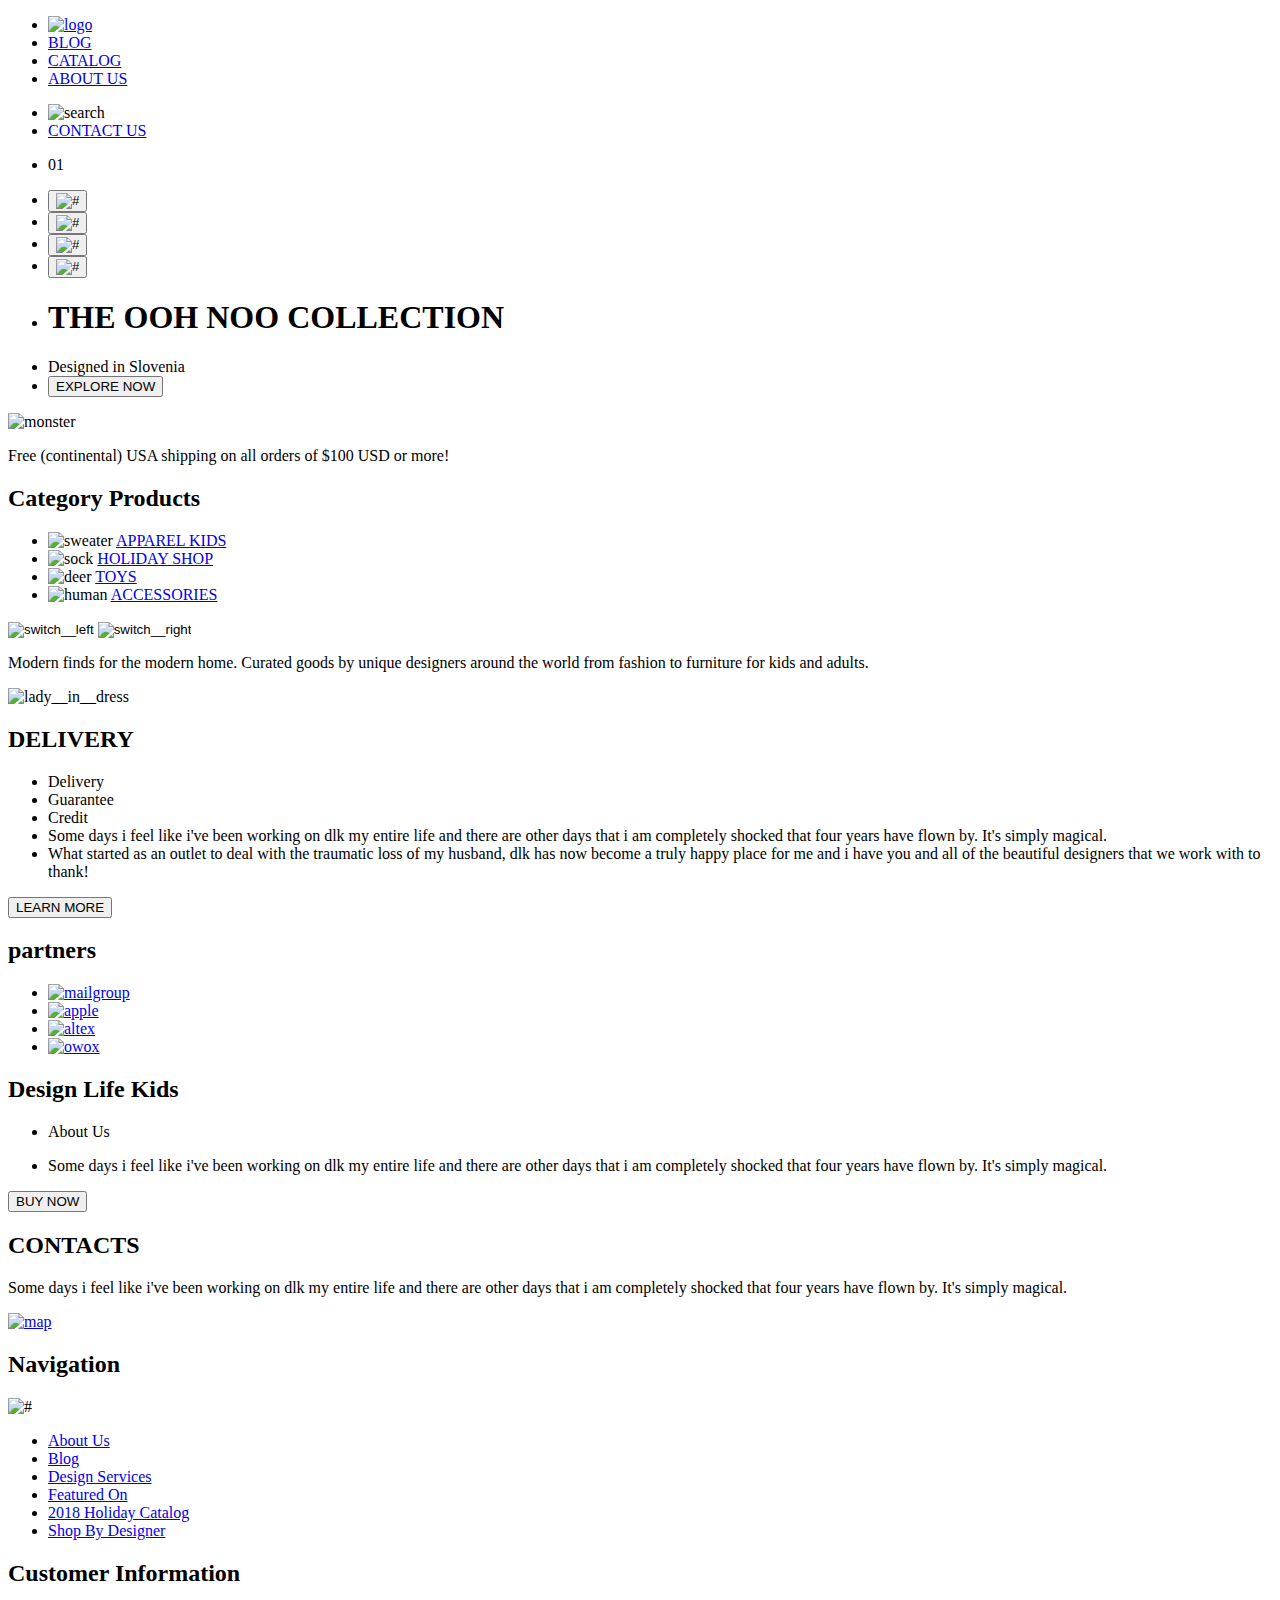
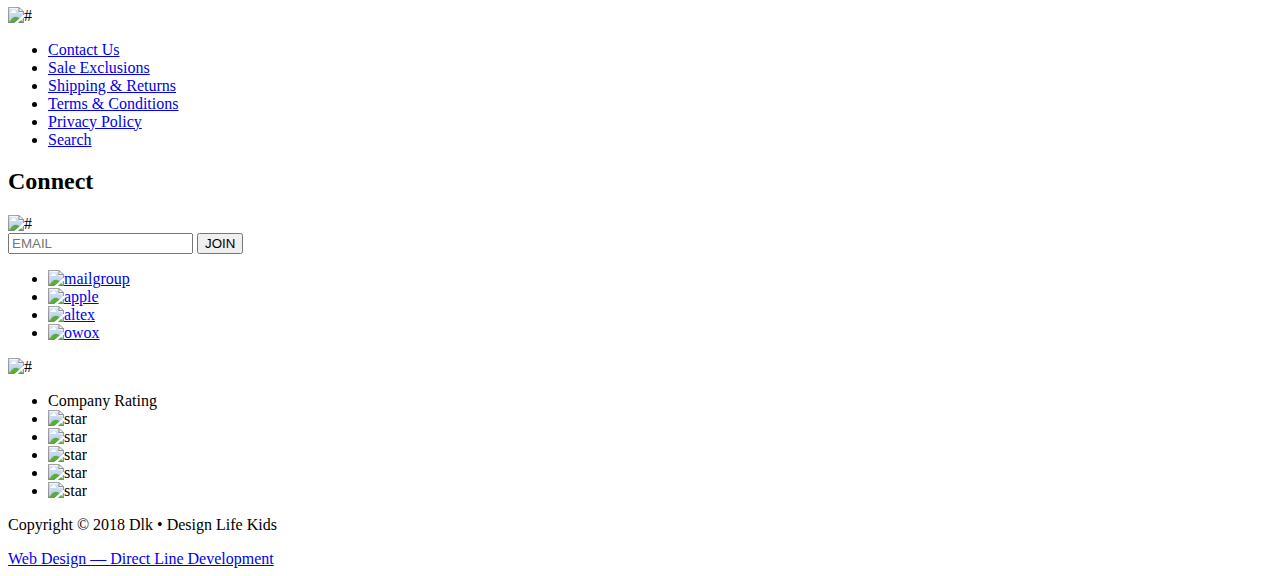
==== index.html @ 3d3d0a58 "ДЗ сделал" ====
<!DOCTYPE html>
<html lang="en">
<head>
    <meta charset="UTF-8">
    <!-- <link rel="stylesheet" href="style/style.css"> -->
    <meta http-equiv="X-UA-Compatible" content="IE=edge">
    <meta name="viewport" content="width=device-width, initial-scale=1.0">
    <title>Main</title>
</head>
<body>

    <!-- HEADER -->
    <header class="nav">
        <ul class="nav__list">
            <li class="nav__list-item">
                <a class="nav__list-link" href="index.html">
                    <img class="nav__list-img" src="img/logo.png" alt="logo">
                </a>
            </li>
            <li class="nav__list-item">
                <a class="nav__list-link" href="index.html">BLOG</a>
            </li>
            <li class="nav__list-item">
                <a class="nav__list-link" href="index.html">CATALOG</a>
            </li>
            <li class="nav__list-item">
                <a class="nav__list-link" href="index.html">ABOUT US</a>
            </li>
        </ul>
        <ul class="nav__list-contact_us">
            <li class="nav__list-item">
                <img class="nav__list-img" src="img/search.png" alt="search">
            </li>
            <li class="nav__list-item">
                <a class="nav__list-link" href="index.html">CONTACT US</a>
            </li>
        </ul>
    </header>

    <!-- MAIN -->

        <!-- BANNER -->
    <main class="main">
        <section class="main__banner">
            <div class="main__container-switch">
                <ul class="banner__list">
                    <li class="banner__list-item">
                        <p>01</p>
                    </li>
                    <li class="banner__list-item">
                        <button class="banner__list-button" type="button">
                            <img src="img/Rectangle1.png" alt="#">
                        </button>
                    </li>
                    <li class="banner__list-item">
                        <button class="banner__list-button" type="button">
                            <img src="img/Rectangle.png" alt="#">
                        </button>
                    </li>
                    <li class="banner__list-item">
                        <button class="banner__list-button" type="button">
                            <img src="img/Rectangle.png" alt="#">
                        </button>
                    </li>
                    <li class="banner__list-item">
                        <button class="banner__list-button" type="button">
                            <img src="img/Rectangle.png" alt="#">
                        </button>
                    </li>
                </ul>
            </div>

            <div class="banner__title">
                <ul class="banner__list-title">
                    <li class="banner__list-item">
                        <h1 class="banner__list-text">THE OOH NOO COLLECTION</h1>
                    </li>
                    <li class="banner__list-item">
                        Designed in Slovenia
                    </li>
                    <li class="banner__list-item">
                        <button class="banner__list-button" type="button">EXPLORE NOW</button>
                    </li>
                </ul>
            </div>
            <img class="banner__img" src="img/main.png" alt="monster">

            <!-- BANNER DELIVERY -->
            <div class="banner__delivery">
                <p>Free (continental) USA shipping on all orders of $100 USD or more!</p>
            </div>
        </section>

         <!-- Category Products -->
         <section class="product">
            <h2 class="product__title">
                Category Products
            </h2>
            <ul class="product__list">
                <li class="product__list-item">
                    <img class="product__list-img" src="img/product1.png" alt="sweater">
                    <a class="product__list-link" href="#">APPAREL KIDS</a>
                </li>
                <li class="product__list-item">
                    <img class="product__list-img" src="img/product2.png" alt="sock">
                    <a class="product__list-link" href="#">HOLIDAY SHOP</a>
                </li>
                <li class="product__list-item">
                    <img class="product__list-img" src="img/product3.png" alt="deer">
                    <a class="product__list-link" href="#">TOYS</a>
                </li>
                <li class="product__list-item">
                    <img class="product__list-img" src="img/product4.png" alt="human">
                    <a class="product__list-link" href="#">ACCESSORIES</a>
                </li>
            </ul>

            <!-- PRODUCT SWITCH -->
            <div class="product__switch">
                <input class="product__switch-button" type="image" src="img/ar_left.png" alt="switch__left">
                <input class="product__switch-button" type="image" src="img/ar_right.png" alt="switch__right">
                <p class="product__switch-text">
                    Modern finds for the modern home. Curated goods by unique designers around the 
                    world from fashion to furniture for kids and adults.
                </p>
            </div>
         </section>

         <!-- DELIVERY IMG
         <section class="delivery__img">
            <img src="img/lady_id_dress.svg">
         </section>  -->

         <section class="delivery__article">
            <div class="delivery__img">
                <img src="img/lady_id_dress.svg" alt="lady__in__dress">
            </div>
            <h2 class="delivery__title">DELIVERY</h2>
            <ul class="delivery__list">
                <li class="delivery__list-item-active">
                    Delivery
                </li>
                <li class="delivery__list-item">
                    Guarantee
                </li>
                <li class="delivery__list-item">
                    Credit
                </li>
                <li class="delivery__list-item">
                    Some days i feel like i've been working on dlk my entire life and there are other 
                    days that i am completely shocked that four years have flown by. It's simply magical.
                </li>
                <li class="delivery__list-item">
                    What started as an outlet to deal  with the traumatic loss of my husband, dlk has now 
                    become a truly happy place for me and i have you and all of the beautiful designers 
                    that we work with to thank!
                </li>
            </ul>
                <button class="delivery__button" type="button">
                    LEARN MORE
                </button>
         </section>

         <!-- PARTNERS -->
         <section class="partners">
            <h2 class="partners__title">partners</h2>
            <ul class="partners__list">
                <li class="partners__list-item">
                    <a class="partners__list-link" href="https://news.mail.ru/">
                        <img class="partners__list-img" src="img/mailgroup.png" alt="mailgroup">
                    </a>
                </li>
                <li class="partners__list-item">
                    <a class="partners__list-link" href="https://www.apple.com/">
                        <img class="partners__list-img" src="img/apple.png" alt="apple">
                    </a>
                </li>
                <li class="partners__list-item">
                    <a class="partners__list-link" href="https://altex.ro/">
                        <img class="partners__list-img" src="img/altex.png" alt="altex">
                    </a>
                </li>
                <li class="partners__list-item">
                    <a class="partners__list-link" href="https://www.owox.com/">
                        <img class="partners__list-img" src="img/owox.png" alt="owox">
                    </a>
                </li>
            </ul>
         </section>

         <!-- ABOUT US -->
         <section class="about_us">
            <h2 class="about_us__title">Design Life Kids</h2>
            <ul class="about_us__list">
                <li class="about_us__list-item">
                    <p class="about_us__list-title">About Us</p>
                </li>
                <li class="about_us__list-item">
                    Some days i feel like i've been working on dlk my entire life and there are other days 
                    that i am completely shocked that four years have flown by. It's simply magical.  
                </li>
            </ul>
                <button class="abous_us__button" type="button">
                    BUY NOW
                </button>

            <!-- CONTACTS -->
            <div class="contacts">
                <h2 class="contacts__title">
                    CONTACTS
                </h2>
                <p class="contacts__text">
                    Some days i feel like i've been working on dlk my entire life and there are other days 
                    that i am completely shocked that four years have flown by. It's simply magical.
                </p>
                <a href="https://yandex.ru/maps/-/CCU7mXVG0D">
                    <img class="contacts__img" src="img/map.png" alt="map">
                </a>
            </div>
         </section>
    </main>

    <!-- footer -->
    <section class="footer_nav">
        <h2 class="footer_nav__title">Navigation</h2>
        <img class="footer_nav__img" src="img/line.png" alt="#">
        <ul class="footer_nav__list">
            <li class="footer_nav__list-item">
                <a class="footer_nav__list-link" href="index.html">
                    About Us
                </a>
            </li>
            <li class="footer_nav__list-item">
                <a class="footer_nav__list-link" href="index.html">
                    Blog
                </a>
            </li>
            <li class="footer_nav__list-item">
                <a class="footer_nav__list-link" href="index.html">
                    Design Services
                </a>
            </li>
            <li class="footer_nav__list-item">
                <a class="footer_nav__list-link" href="index.html">
                    Featured On
                </a>
            </li>
            <li class="footer_nav__list-item">
                <a class="footer_nav__list-link" href="index.html">
                    2018 Holiday Catalog
                </a>
            </li>
            <li class="footer_nav__list-item">
                <a class="footer_nav__list-link" href="index.html">
                    Shop By Designer
                </a>
            </li>
        </ul>
    </section>

    <section class="footer_info">
        <h2 class="footer_info__title">Customer Information</h2>
        <img class="footer_info__img" src="img/line.png" alt="#">
        <ul class="footer_info__list">
            <li class="footer_info__list-item">
                <a class="footer_info__list-link" href="index.html">
                    Contact Us
                </a>
            </li>
            <li class="footer_info__list-item">
                <a class="footer_info__list-link" href="index.html">
                    Sale Exclusions
                </a>
            </li>
            <li class="footer_info__list-item">
                <a class="footer_info__list-link" href="index.html">
                    Shipping & Returns
                </a>
            </li>
            <li class="footer_info__list-item">
                <a class="footer_info__list-link" href="index.html">
                    Terms & Conditions
                </a>
            </li>
            <li class="footer_info__list-item">
                <a class="footer_info__list-link" href="index.html">
                    Privacy Policy
                </a>
            </li>
            <li class="footer_info__list-item">
                <a class="footer_info__list-link" href="index.html">
                    Search
                </a>
            </li>
        </ul>

    <div class="footer_connect">

        <h2 class="footer_connect__title">
            Connect
        </h2>

        <img class="footer_connect__img" src="img/line.png" alt="#">

        <form>
            <input type="email" placeholder="EMAIL">
            <input type="button" value="JOIN">
        </form>

        <ul class="social_icon">
            <li class="social_icon__list">
                <a class="social_icon__list-item" href="https://news.mail.ru/">
                    <img class="social_icon__img" src="img/f.png" alt="mailgroup">
                </a>
            </li>
            <li class="social_icon__list">
                <a class="social_icon__list-item" href="https://www.apple.com/">
                    <img class="social_icon__img" src="img/t.png" alt="apple">
                </a>
            </li>
            <li class="social_icon__list">
                <a class="social_icon__list-item" href="https://altex.ro/">
                    <img class="social_icon__img" src="img/p.png" alt="altex">
                </a>
            </li>
            <li class="social_icon__list">
                <a class="social_icon__list-item" href="https://www.owox.com/">
                    <img class="social_icon__img" src="img/i.png" alt="owox">
                </a>
            </li>
        </ul>
    </div>

    <img src="img/long_line.png" alt="#">

    <div class="footer_rating">
        <ul class="footer_rating__list">
            <li class="footer_rating__list_item">
                Company Rating
            </li>
            <li class="footer_rating__list_item">
                <img src="img/star.png" alt="star">
            </li>
            <li class="footer_rating__list_item">
                <img src="img/star.png" alt="star">
            </li>
            <li class="footer_rating__list_item">
                <img src="img/star.png" alt="star">
            </li>
            <li class="footer_rating__list_item">
                <img src="img/star.png" alt="star">
            </li>
            <li class="footer_rating__list_item">
                <img src="img/star.png" alt="star">
            </li>
        </ul>

        <p class="footer_rating__title">
            Copyright © 2018 Dlk • Design Life Kids
        </p>

        <a class="footer_rating__link" href="index.html">Web Design — Direct Line Development</a>
    </div>
</section>

</body>
</html>
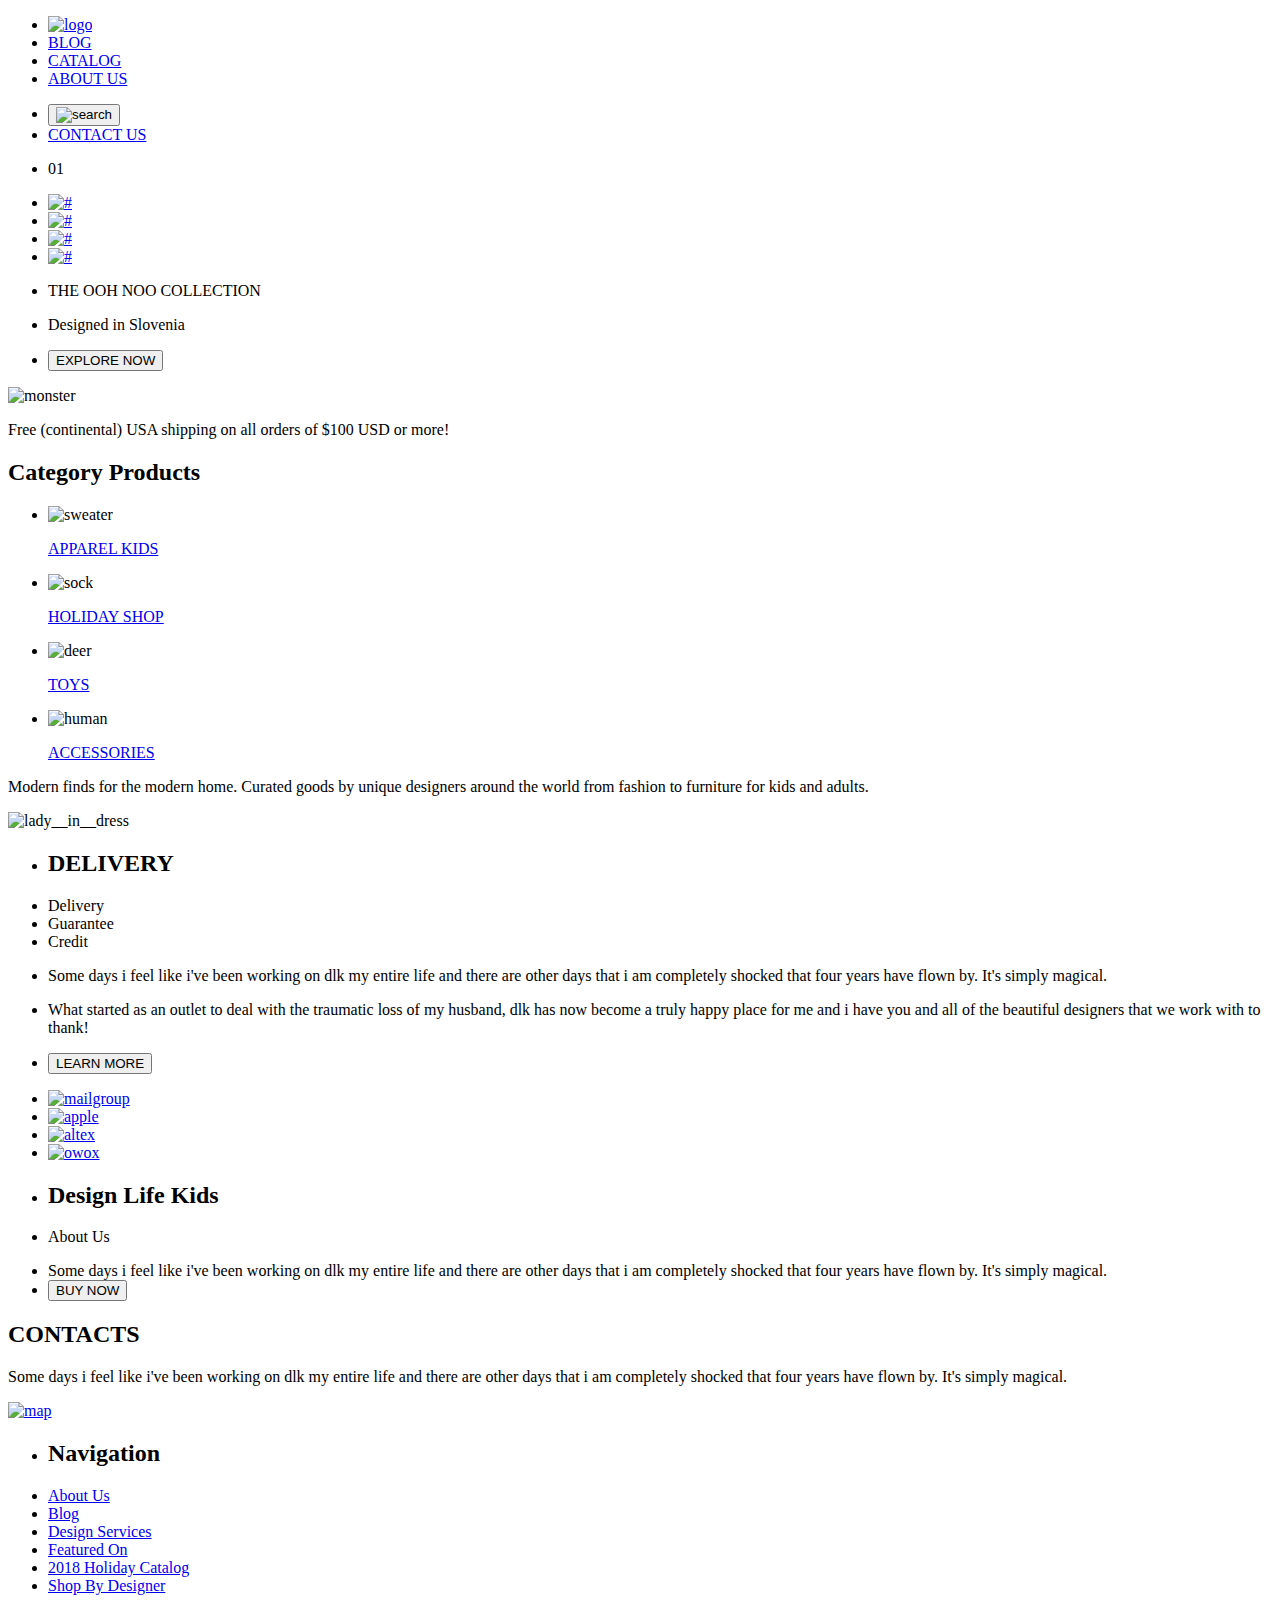
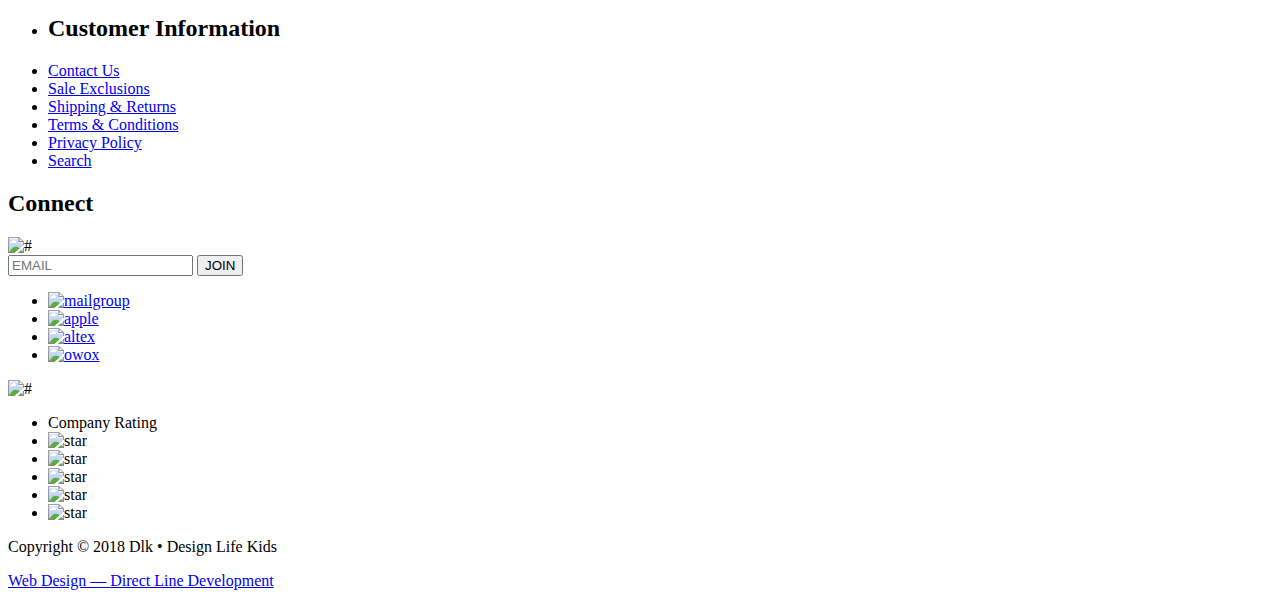
==== commit ff0576aa: "Странички на HTML и стили" ====
--- a/index.html
+++ b/index.html
@@ -1,169 +1,181 @@
-<!DOCTYPE html>
+<!DOCTYPE HTML>
 <html lang="en">
 <head>
     <meta charset="UTF-8">
-    <!-- <link rel="stylesheet" href="style/style.css"> -->
+    <link rel="stylesheet" href="style/style.css">
+    <link rel="stylesheet" href="style/common.css">
     <meta http-equiv="X-UA-Compatible" content="IE=edge">
     <meta name="viewport" content="width=device-width, initial-scale=1.0">
     <title>Main</title>
 </head>
 <body>
 
-    <!-- HEADER -->
-    <header class="nav">
-        <ul class="nav__list">
-            <li class="nav__list-item">
-                <a class="nav__list-link" href="index.html">
-                    <img class="nav__list-img" src="img/logo.png" alt="logo">
+<!-- HEADER -->
+    <header class="header__container container">
+        <ul class="header__list-one">
+            <li class="header__list-item--one">
+                <a href="index.html">
+                    <img src="img/logo.png" alt="logo" class="logo">
                 </a>
             </li>
-            <li class="nav__list-item">
-                <a class="nav__list-link" href="index.html">BLOG</a>
-            </li>
-            <li class="nav__list-item">
-                <a class="nav__list-link" href="index.html">CATALOG</a>
-            </li>
-            <li class="nav__list-item">
-                <a class="nav__list-link" href="index.html">ABOUT US</a>
+            <li class="header__list-item--one">
+                <a href="blog.html" class="header__list-link">BLOG</a>
+            </li>
+            <li class="header__list-item--one">
+                <a href="catalog.html" class="header__list-link">CATALOG</a>
+            </li>
+            <li class="header__list-item--one">
+                <a href="about.html" class="header__list-link">ABOUT US</a>
             </li>
         </ul>
-        <ul class="nav__list-contact_us">
-            <li class="nav__list-item">
-                <img class="nav__list-img" src="img/search.png" alt="search">
-            </li>
-            <li class="nav__list-item">
-                <a class="nav__list-link" href="index.html">CONTACT US</a>
+        <ul class="header__list-two">
+            <li class="header__list-item--two">
+                <button type="button" class="header__button">
+                    <img src="img/search.svg" alt="search" class="search">
+                </button>
+            </li>
+            <li class="header__list-item--two">
+                <a href="contact" class="header__list-link">CONTACT US</a>
             </li>
         </ul>
     </header>
 
-    <!-- MAIN -->
-
-        <!-- BANNER -->
+<!-- MAIN -->
     <main class="main">
-        <section class="main__banner">
-            <div class="main__container-switch">
+
+<!--BANNER-->
+        <section class="banner container">
+            <div class="banner__container-one">
                 <ul class="banner__list">
                     <li class="banner__list-item">
-                        <p>01</p>
-                    </li>
-                    <li class="banner__list-item">
-                        <button class="banner__list-button" type="button">
-                            <img src="img/Rectangle1.png" alt="#">
-                        </button>
-                    </li>
-                    <li class="banner__list-item">
-                        <button class="banner__list-button" type="button">
-                            <img src="img/Rectangle.png" alt="#">
-                        </button>
-                    </li>
-                    <li class="banner__list-item">
-                        <button class="banner__list-button" type="button">
-                            <img src="img/Rectangle.png" alt="#">
-                        </button>
-                    </li>
-                    <li class="banner__list-item">
-                        <button class="banner__list-button" type="button">
-                            <img src="img/Rectangle.png" alt="#">
-                        </button>
-                    </li>
-                </ul>
-            </div>
-
-            <div class="banner__title">
-                <ul class="banner__list-title">
-                    <li class="banner__list-item">
-                        <h1 class="banner__list-text">THE OOH NOO COLLECTION</h1>
-                    </li>
-                    <li class="banner__list-item">
-                        Designed in Slovenia
-                    </li>
-                    <li class="banner__list-item">
-                        <button class="banner__list-button" type="button">EXPLORE NOW</button>
-                    </li>
-                </ul>
-            </div>
-            <img class="banner__img" src="img/main.png" alt="monster">
-
-            <!-- BANNER DELIVERY -->
-            <div class="banner__delivery">
-                <p>Free (continental) USA shipping on all orders of $100 USD or more!</p>
-            </div>
+                        <p class="banner__one">01</p>
+                    </li>
+                    <li class="banner__list-item">
+                        <a href="#" class="banner__switch-main">
+                            <img src="img/Rectangle1.png" alt="#" class="rectangle__main">
+                        </a>
+                    </li>
+                    <li class="banner__list-item">
+                        <a href="#" class="banner__switch-link">
+                            <img src="img/Rectangle.png" alt="#" class="rectangle">
+                        </a>
+                    </li>
+                    <li class="banner__list-item">
+                        <a href="#" class="banner__switch-link">
+                            <img src="img/Rectangle.png" alt="#" class="rectangle">
+                        </a>
+                    </li>
+                    <li class="banner__list-item">
+                        <a href="#" class="banner__switch-link">
+                            <img src="img/Rectangle.png" alt="#" class="rectangle">
+                        </a>
+                    </li>
+                </ul>
+            </div>
+
+            <div class="banner__container-two">
+                <ul class="banner__container-two--list">
+                    <li class="banner__two-list-item">
+                        <p class="banner__title">
+                            THE OOH NOO COLLECTION
+                        </p>
+                    </li>
+                    <li class="banner__two-list-item">
+                        <p class="banner__content">
+                            Designed in Slovenia
+                        </p>
+                    </li>
+                    <li class="banner__two-list-item">
+                            <button type="button" class="banner__button">
+                                EXPLORE NOW
+                            </button>
+                    </li>
+                </ul>
+            </div>
+                <img src="img/main.png" alt="monster" class="banner__img">
         </section>
 
-         <!-- Category Products -->
-         <section class="product">
+        <div class="banner__footer container__banner">
+            <p class="banner__footer-content">Free (continental) USA shipping on all orders of $100 USD or more!</p>
+        </div>
+      
+
+         <!-- PRODUCTS -->
+         <section class="product__container container">
             <h2 class="product__title">
                 Category Products
             </h2>
             <ul class="product__list">
-                <li class="product__list-item">
+                <li class="product__list-item--one">
                     <img class="product__list-img" src="img/product1.png" alt="sweater">
-                    <a class="product__list-link" href="#">APPAREL KIDS</a>
-                </li>
-                <li class="product__list-item">
+                    <a class="product__list-link" href="catalog.html">
+                        <p class="product__card-title">APPAREL KIDS</p>
+                    </a>
+                </li>
+                <li class="product__list-item--two">
                     <img class="product__list-img" src="img/product2.png" alt="sock">
-                    <a class="product__list-link" href="#">HOLIDAY SHOP</a>
-                </li>
-                <li class="product__list-item">
+                    <a class="product__list-link" href="catalog.html">
+                        <p class="product__card-title">HOLIDAY SHOP</p>
+                    </a>
+                </li>
+                <li class="product__list-item--three">
                     <img class="product__list-img" src="img/product3.png" alt="deer">
-                    <a class="product__list-link" href="#">TOYS</a>
-                </li>
-                <li class="product__list-item">
+                    <a class="product__list-link" href="catalog.html">
+                        <p class="product__card-title">TOYS</p>
+                    </a>
+                </li>
+                <li class="product__list-item--four">
                     <img class="product__list-img" src="img/product4.png" alt="human">
-                    <a class="product__list-link" href="#">ACCESSORIES</a>
+                    <a class="product__list-link" href="catalog.html">
+                        <p class="product__card-title">ACCESSORIES</p>
+                    </a>
                 </li>
             </ul>
 
             <!-- PRODUCT SWITCH -->
             <div class="product__switch">
-                <input class="product__switch-button" type="image" src="img/ar_left.png" alt="switch__left">
-                <input class="product__switch-button" type="image" src="img/ar_right.png" alt="switch__right">
-                <p class="product__switch-text">
+                <div class="product__arrow arrow-left"></div>
+                <div class="product__arrow arrow-right"></div>
+                <p class="product__switch-content">
                     Modern finds for the modern home. Curated goods by unique designers around the 
                     world from fashion to furniture for kids and adults.
                 </p>
             </div>
          </section>
 
-         <!-- DELIVERY IMG
-         <section class="delivery__img">
-            <img src="img/lady_id_dress.svg">
-         </section>  -->
-
-         <section class="delivery__article">
+         <!-- DELIVERY -->
+
+         <section class="delivery__container container">
             <div class="delivery__img">
-                <img src="img/lady_id_dress.svg" alt="lady__in__dress">
-            </div>
-            <h2 class="delivery__title">DELIVERY</h2>
+                <img src="img/lady-id-dress.svg" alt="lady__in__dress">
+            </div>
             <ul class="delivery__list">
-                <li class="delivery__list-item-active">
-                    Delivery
-                </li>
                 <li class="delivery__list-item">
-                    Guarantee
-                </li>
-                <li class="delivery__list-item">
-                    Credit
-                </li>
-                <li class="delivery__list-item">
-                    Some days i feel like i've been working on dlk my entire life and there are other 
-                    days that i am completely shocked that four years have flown by. It's simply magical.
-                </li>
-                <li class="delivery__list-item">
-                    What started as an outlet to deal  with the traumatic loss of my husband, dlk has now 
-                    become a truly happy place for me and i have you and all of the beautiful designers 
-                    that we work with to thank!
+                    <h2 class="delivery__title">DELIVERY</h2>
+                </li>
+                <li class="delivery__list-item--one">Delivery</li>
+                <li class="delivery__list-item">Guarantee</li>
+                <li class="delivery__list-item">Credit</li>
+                <li class="delivery__list-item--content">
+                    <p class="delivery__content">Some days i feel like i've been working on dlk my entire life and there are other days 
+                        that i am completely shocked that four years have flown by. It's simply magical.</p>
+                </li>
+                <li class="delivery__list-item--content">
+                    <p class="delivery__content">What started as an outlet to deal  with the traumatic loss of my husband, dlk has now become a 
+                        truly happy place for me and i have you and all of the beautiful designers that we work 
+                        with to thank!</p>
+                </li>
+                <li class="delivery__list-item--button">
+                    <button class="delivery__button" type="button">
+                        LEARN MORE
+                    </button>
                 </li>
             </ul>
-                <button class="delivery__button" type="button">
-                    LEARN MORE
-                </button>
          </section>
 
          <!-- PARTNERS -->
-         <section class="partners">
-            <h2 class="partners__title">partners</h2>
+         <section class="partners container">
+            <h2 hidden class="partners__title">partners</h2>
             <ul class="partners__list">
                 <li class="partners__list-item">
                     <a class="partners__list-link" href="https://news.mail.ru/">
@@ -189,27 +201,33 @@
          </section>
 
          <!-- ABOUT US -->
-         <section class="about_us">
-            <h2 class="about_us__title">Design Life Kids</h2>
-            <ul class="about_us__list">
-                <li class="about_us__list-item">
-                    <p class="about_us__list-title">About Us</p>
-                </li>
-                <li class="about_us__list-item">
-                    Some days i feel like i've been working on dlk my entire life and there are other days 
-                    that i am completely shocked that four years have flown by. It's simply magical.  
-                </li>
-            </ul>
-                <button class="abous_us__button" type="button">
-                    BUY NOW
-                </button>
+         <section class="about container">
+            <div class="about__container">
+                <ul class="about__us-list">
+                    <li class="about__list-title--one">
+                        <h2 class="about__list-title">Design Life Kids</h2>
+                    </li>
+                    <li class="about__list-title--two">
+                        <p class="about__list-title">About Us</p>
+                    </li>
+                    <li class="about__list-content">
+                        Some days i feel like i've been working on dlk my entire life and there are other days 
+                        that i am completely shocked that four years have flown by. It's simply magical.  
+                    </li>
+                    <li class="about__list-button">
+                        <button class="about__button" type="button">
+                            BUY NOW
+                        </button>  
+                    </li>
+                </ul>
+            </div>
 
             <!-- CONTACTS -->
             <div class="contacts">
                 <h2 class="contacts__title">
                     CONTACTS
                 </h2>
-                <p class="contacts__text">
+                <p class="contacts__content">
                     Some days i feel like i've been working on dlk my entire life and there are other days 
                     that i am completely shocked that four years have flown by. It's simply magical.
                 </p>
@@ -221,147 +239,152 @@
     </main>
 
     <!-- footer -->
-    <section class="footer_nav">
-        <h2 class="footer_nav__title">Navigation</h2>
-        <img class="footer_nav__img" src="img/line.png" alt="#">
-        <ul class="footer_nav__list">
-            <li class="footer_nav__list-item">
-                <a class="footer_nav__list-link" href="index.html">
-                    About Us
-                </a>
-            </li>
-            <li class="footer_nav__list-item">
-                <a class="footer_nav__list-link" href="index.html">
-                    Blog
-                </a>
-            </li>
-            <li class="footer_nav__list-item">
-                <a class="footer_nav__list-link" href="index.html">
-                    Design Services
-                </a>
-            </li>
-            <li class="footer_nav__list-item">
-                <a class="footer_nav__list-link" href="index.html">
-                    Featured On
-                </a>
-            </li>
-            <li class="footer_nav__list-item">
-                <a class="footer_nav__list-link" href="index.html">
-                    2018 Holiday Catalog
-                </a>
-            </li>
-            <li class="footer_nav__list-item">
-                <a class="footer_nav__list-link" href="index.html">
-                    Shop By Designer
-                </a>
-            </li>
-        </ul>
-    </section>
-
-    <section class="footer_info">
-        <h2 class="footer_info__title">Customer Information</h2>
-        <img class="footer_info__img" src="img/line.png" alt="#">
-        <ul class="footer_info__list">
-            <li class="footer_info__list-item">
-                <a class="footer_info__list-link" href="index.html">
-                    Contact Us
-                </a>
-            </li>
-            <li class="footer_info__list-item">
-                <a class="footer_info__list-link" href="index.html">
-                    Sale Exclusions
-                </a>
-            </li>
-            <li class="footer_info__list-item">
-                <a class="footer_info__list-link" href="index.html">
-                    Shipping & Returns
-                </a>
-            </li>
-            <li class="footer_info__list-item">
-                <a class="footer_info__list-link" href="index.html">
-                    Terms & Conditions
-                </a>
-            </li>
-            <li class="footer_info__list-item">
-                <a class="footer_info__list-link" href="index.html">
-                    Privacy Policy
-                </a>
-            </li>
-            <li class="footer_info__list-item">
-                <a class="footer_info__list-link" href="index.html">
-                    Search
-                </a>
-            </li>
-        </ul>
-
-    <div class="footer_connect">
-
-        <h2 class="footer_connect__title">
-            Connect
-        </h2>
-
-        <img class="footer_connect__img" src="img/line.png" alt="#">
-
-        <form>
-            <input type="email" placeholder="EMAIL">
-            <input type="button" value="JOIN">
-        </form>
-
-        <ul class="social_icon">
-            <li class="social_icon__list">
-                <a class="social_icon__list-item" href="https://news.mail.ru/">
-                    <img class="social_icon__img" src="img/f.png" alt="mailgroup">
-                </a>
-            </li>
-            <li class="social_icon__list">
-                <a class="social_icon__list-item" href="https://www.apple.com/">
-                    <img class="social_icon__img" src="img/t.png" alt="apple">
-                </a>
-            </li>
-            <li class="social_icon__list">
-                <a class="social_icon__list-item" href="https://altex.ro/">
-                    <img class="social_icon__img" src="img/p.png" alt="altex">
-                </a>
-            </li>
-            <li class="social_icon__list">
-                <a class="social_icon__list-item" href="https://www.owox.com/">
-                    <img class="social_icon__img" src="img/i.png" alt="owox">
-                </a>
-            </li>
-        </ul>
-    </div>
-
-    <img src="img/long_line.png" alt="#">
-
-    <div class="footer_rating">
-        <ul class="footer_rating__list">
-            <li class="footer_rating__list_item">
-                Company Rating
-            </li>
-            <li class="footer_rating__list_item">
-                <img src="img/star.png" alt="star">
-            </li>
-            <li class="footer_rating__list_item">
-                <img src="img/star.png" alt="star">
-            </li>
-            <li class="footer_rating__list_item">
-                <img src="img/star.png" alt="star">
-            </li>
-            <li class="footer_rating__list_item">
-                <img src="img/star.png" alt="star">
-            </li>
-            <li class="footer_rating__list_item">
-                <img src="img/star.png" alt="star">
-            </li>
-        </ul>
-
-        <p class="footer_rating__title">
-            Copyright © 2018 Dlk • Design Life Kids
-        </p>
-
-        <a class="footer_rating__link" href="index.html">Web Design — Direct Line Development</a>
-    </div>
-</section>
+    <footer class="footer">
+        
+            <section class="footer_nav container">
+                <ul class="footer_nav__list">
+                    <li class="footer_nav__list-item">
+                        <h2 class="footer_nav__title">Navigation</h2>
+                    </li>
+                    <li class="footer_nav__list-item">
+                        <a class="footer_nav__list-link" href="index.html">
+                            About Us
+                        </a>
+                    </li>
+                    <li class="footer_nav__list-item">
+                        <a class="footer_nav__list-link" href="index.html">
+                            Blog
+                        </a>
+                    </li>
+                    <li class="footer_nav__list-item">
+                        <a class="footer_nav__list-link" href="index.html">
+                            Design Services
+                        </a>
+                    </li>
+                    <li class="footer_nav__list-item">
+                        <a class="footer_nav__list-link" href="index.html">
+                            Featured On
+                        </a>
+                    </li>
+                    <li class="footer_nav__list-item">
+                        <a class="footer_nav__list-link" href="index.html">
+                            2018 Holiday Catalog
+                        </a>
+                    </li>
+                    <li class="footer_nav__list-item">
+                        <a class="footer_nav__list-link" href="index.html">
+                            Shop By Designer
+                        </a>
+                    </li>
+                </ul>
+            </section>
+
+            <section class="footer_info container">
+                <ul class="footer_info__list">
+                    <li class="footer_nav__list-item">
+                        <h2 class="footer_nav__title">Customer Information</h2>
+                    </li>
+                    <li class="footer_info__list-item">
+                        <a class="footer_info__list-link" href="#">
+                            Contact Us
+                        </a>
+                    </li>
+                    <li class="footer_info__list-item">
+                        <a class="footer_info__list-link" href="#">
+                            Sale Exclusions
+                        </a>
+                    </li>
+                    <li class="footer_info__list-item">
+                        <a class="footer_info__list-link" href="#">
+                            Shipping & Returns
+                        </a>
+                    </li>
+                    <li class="footer_info__list-item">
+                        <a class="footer_info__list-link" href="#">
+                            Terms & Conditions
+                        </a>
+                    </li>
+                    <li class="footer_info__list-item">
+                        <a class="footer_info__list-link" href="#">
+                            Privacy Policy
+                        </a>
+                    </li>
+                    <li class="footer_info__list-item">
+                        <a class="footer_info__list-link" href="#">
+                            Search
+                        </a>
+                    </li>
+                </ul>
+
+            <div class="footer_connect">
+
+                <h2 class="footer_connect__title">
+                    Connect
+                </h2>
+
+                <img class="footer_connect__img" src="img/line.png" alt="#">
+
+                <form>
+                    <input type="email" placeholder="EMAIL">
+                    <input type="button" value="JOIN">
+                </form>
+
+                <ul class="social_icon">
+                    <li class="social_icon__list">
+                        <a class="social_icon__list-item" href="https://news.mail.ru/">
+                            <img class="social_icon__img" src="img/f.png" alt="mailgroup">
+                        </a>
+                    </li>
+                    <li class="social_icon__list">
+                        <a class="social_icon__list-item" href="https://www.apple.com/">
+                            <img class="social_icon__img" src="img/t.png" alt="apple">
+                        </a>
+                    </li>
+                    <li class="social_icon__list">
+                        <a class="social_icon__list-item" href="https://altex.ro/">
+                            <img class="social_icon__img" src="img/p.png" alt="altex">
+                        </a>
+                    </li>
+                    <li class="social_icon__list">
+                        <a class="social_icon__list-item" href="https://www.owox.com/">
+                            <img class="social_icon__img" src="img/i.png" alt="owox">
+                        </a>
+                    </li>
+                </ul>
+            </div>
+
+            <img src="img/long_line.png" alt="#">
+
+            <div class="footer_rating">
+                <ul class="footer_rating__list">
+                    <li class="footer_rating__list_item">
+                        Company Rating
+                    </li>
+                    <li class="footer_rating__list_item">
+                        <img src="img/star.png" alt="star">
+                    </li>
+                    <li class="footer_rating__list_item">
+                        <img src="img/star.png" alt="star">
+                    </li>
+                    <li class="footer_rating__list_item">
+                        <img src="img/star.png" alt="star">
+                    </li>
+                    <li class="footer_rating__list_item">
+                        <img src="img/star.png" alt="star">
+                    </li>
+                    <li class="footer_rating__list_item">
+                        <img src="img/star.png" alt="star">
+                    </li>
+                </ul>
+
+                <p class="footer_rating__title">
+                    Copyright © 2018 Dlk • Design Life Kids
+                </p>
+
+                <a class="footer_rating__link" href="#">Web Design — Direct Line Development</a>
+            </div>
+        </section>
+</footer>
 
 </body>
 </html>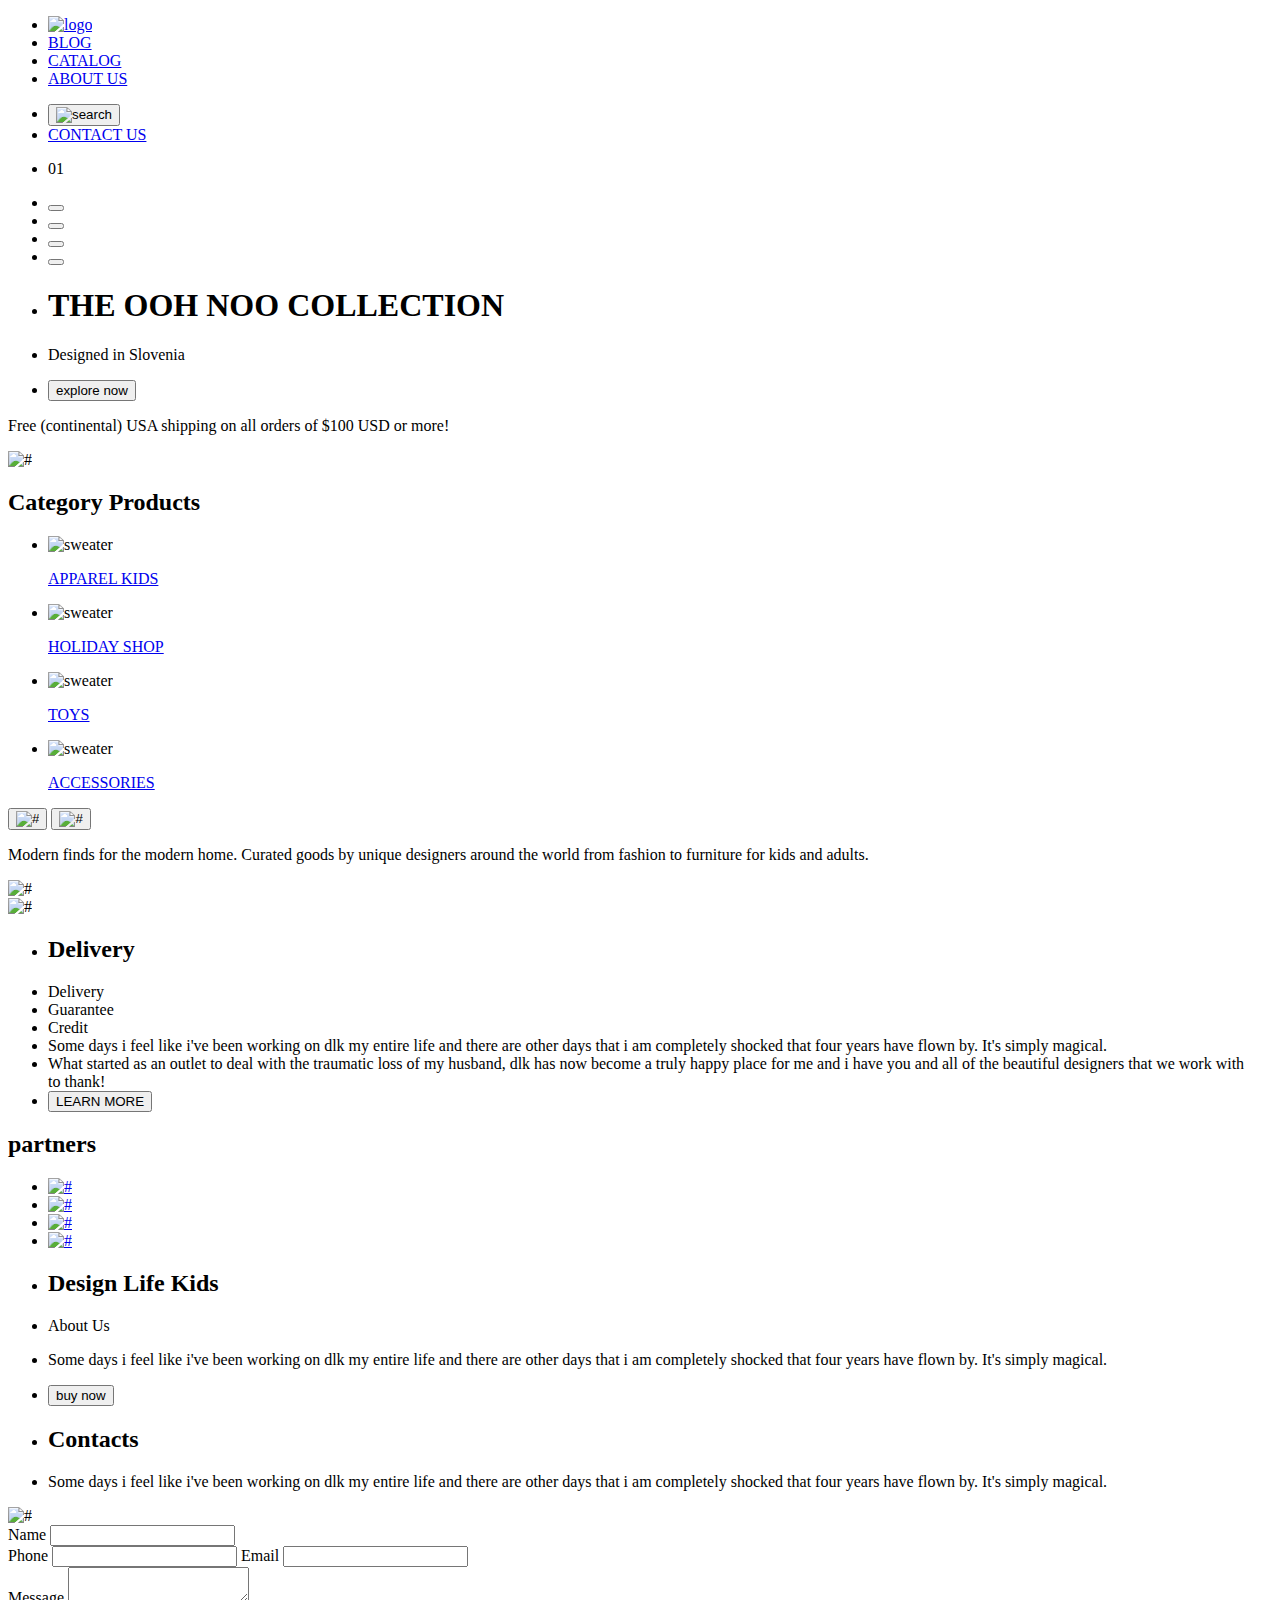
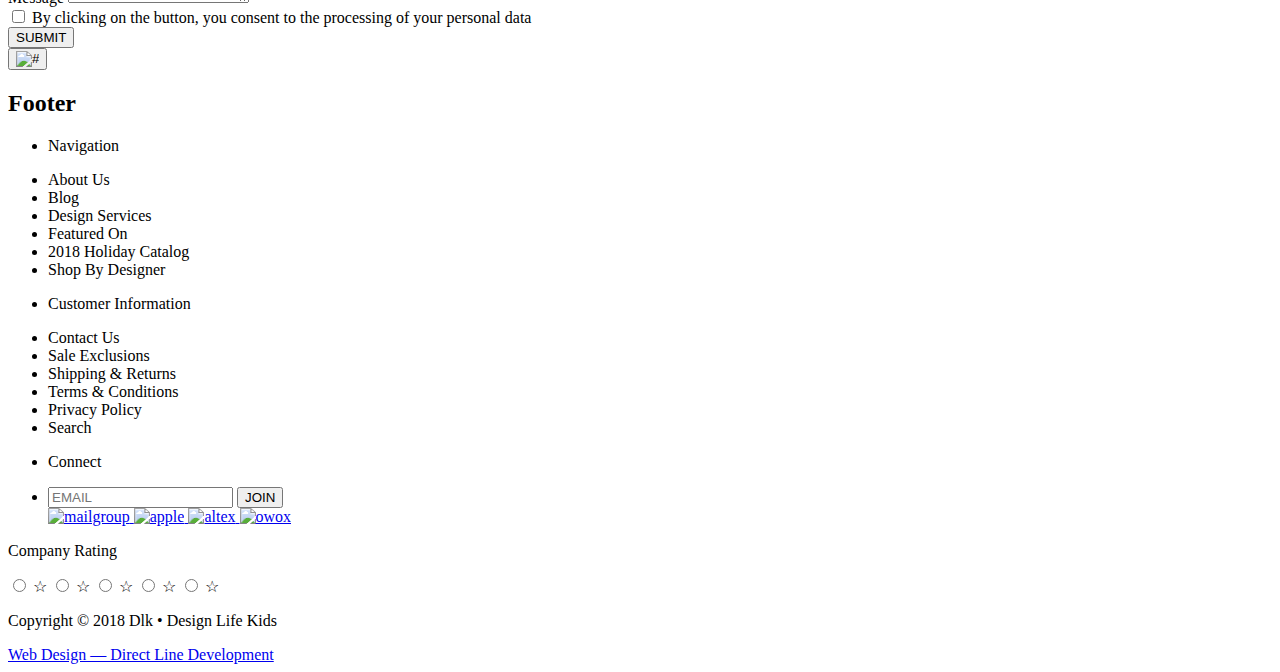
==== commit 7a361a16: "Сайт к 16.03" ====
--- a/index.html
+++ b/index.html
@@ -11,380 +11,279 @@
 <body>
 
 <!-- HEADER -->
-    <header class="header__container container">
-        <ul class="header__list-one">
-            <li class="header__list-item--one">
-                <a href="index.html">
-                    <img src="img/logo.png" alt="logo" class="logo">
-                </a>
-            </li>
-            <li class="header__list-item--one">
-                <a href="blog.html" class="header__list-link">BLOG</a>
-            </li>
-            <li class="header__list-item--one">
-                <a href="catalog.html" class="header__list-link">CATALOG</a>
-            </li>
-            <li class="header__list-item--one">
-                <a href="about.html" class="header__list-link">ABOUT US</a>
-            </li>
-        </ul>
-        <ul class="header__list-two">
-            <li class="header__list-item--two">
-                <button type="button" class="header__button">
-                    <img src="img/search.svg" alt="search" class="search">
-                </button>
-            </li>
-            <li class="header__list-item--two">
-                <a href="contact" class="header__list-link">CONTACT US</a>
-            </li>
-        </ul>
-    </header>
-
+        <header class="header__container container">
+            <ul class="header__list-first">
+                <li class="header__list-item--one">
+                    <a href="index.html">
+                        <img class="logo" src="img/logo.png" alt="logo">
+                    </a>
+                </li>
+                <li class="header__list-item--first">
+                    <a href="blog.html" class="header__list-link">BLOG</a>
+                </li>
+                <li class="header__list-item--first">
+                    <a href="catalog.html" class="header__list-link">CATALOG</a>
+                </li>
+                <li class="header__list-item--first">
+                    <a href="about.html" class="header__list-link">ABOUT US</a>
+                </li>
+            </ul>
+            <ul class="header__list-search">
+                <li class="header__list-item--search">
+                    <button type="button" class="header__button">
+                        <img class="search__img" src="img/search.svg" alt="search">
+                    </button>
+                </li>
+                <li class="header__list-item--two">
+                    <a href="contact" class="header__list-link">CONTACT US</a>
+                </li>
+            </ul>
+        </header>
+    
+    
 <!-- MAIN -->
     <main class="main">
-
-<!--BANNER-->
-        <section class="banner container">
-            <div class="banner__container-one">
-                <ul class="banner__list">
-                    <li class="banner__list-item">
-                        <p class="banner__one">01</p>
+<!-- BANNER -->
+        
+    <section class="banner container">
+        <div class="banner__wrapper">
+            
+            <div class="banner__one">
+                <ul class="banner__list-one">
+                    <li class="banner__list-item"><p class="banner__one-title">01</p></li>
+                    <li class="banner__list-item"><button class="banner__button-main" type="button"></button></li>
+                    <li class="banner__list-item"><button class="banner__button" type="button"></button></li>
+                    <li class="banner__list-item"><button class="banner__button" type="button"></button></li>
+                    <li class="banner__list-item"><button class="banner__button" type="button"></button></li>
+                </ul>
+                
+            <div class="banner__two">
+                <ul class="banner__list-two">
+                    <li class="banner__list-item"><h1 class="banner__two-title">THE OOH NOO COLLECTION</h1></li>
+                    <li class="banner__list-item"><p class="banner__two-content">Designed in Slovenia</p></li>
+                    <li class="banner__list-item"><button aria-label="Open modal window" class="banner__two-button btn__js" type="button">explore now</button></li>
+                </ul>
+            </div>
+            </div>
+            <div class="banner__footer">
+                <p class="banner__footer">Free (continental) USA shipping on all orders of $100 USD or more!</p>
+            </div>
+        </div>
+        <img class="banner__img" src="img/main.png" alt="#">
+    </section>
+        
+        
+<!-- Category Products -->
+    <section class="products container">
+        <div class="products__wrapper">
+            <h2 class="product__title">Category Products</h2>
+            <ul class="product__list">
+                <li class="product__list-item--one"><img class="product__list-img--one" src="img/product1.png" alt="sweater"><a href="#" class="product__list-link"><p class="product__list-title">APPAREL KIDS</p></a></li>
+                <li class="product__list-item--two"><img class="product__list-img--two" src="img/product2.png" alt="sweater"><a href="#" class="product__list-link"><p class="product__list-title">HOLIDAY SHOP</p></a></li>
+                <li class="product__list-item--three"><img class="product__list-img--three" src="img/product3.png" alt="sweater"><a href="#" class="product__list-link"><p class="product__list-title--three">TOYS</p></a></li>
+                <li class="product__list-item--four"><img class="product__list-img--four" src="img/product4.png" alt="sweater"><a href="#" class="product__list-link"><p class="product__list-title">ACCESSORIES</p></a></li>
+            </ul>
+        </div>
+        
+        <div class="products__switch">
+            <div class="products__switch-wrapper">
+                <button class="produscts__switch--left" type="button"><img class="products__switch-img" src="img/ar-left.png" alt="#"></button>
+                <button class="produscts__switch--right" type="button"><img class="products__switch-img" src="img/ar-right.png" alt="#"></button>
+            </div>
+            <p class="produscts__content">Modern finds for the modern home. Curated goods by unique designers around the world from fashion to furniture for kids and adults.</p>
+        </div>
+    </section>
+        
+        
+<!-- Delivery -->
+    <section class="delivery container">
+        <div class="delivery__wrapper">
+            <div class="delivery__img-wrapper">
+                <img class="delivery__img" src="img/lady-id-dress.svg" alt="#">
+            </div>
+            
+            <div class="delivery__list-wrapper">
+                <img class="back__list-delivery" src="img/background-delivery.png" alt="#">
+                <ul class="delivery__list">
+                    <li class="delivery__list-main"><h2 class="delivery__title">Delivery</h2></li>
+                    <li class="delivery__list-title">Delivery</li>
+                    <li class="delivery__list">Guarantee</li>
+                    <li class="delivery__list">Credit</li>
+                    <li class="delivery__list-content">Some days i feel like i've been working on dlk my entire life and there are other days that i am completely shocked that four years have flown by. It's simply magical.</li>
+                    <li class="delivery__list-content">What started as an outlet to deal  with the traumatic loss of my husband, dlk has now become a truly happy place for me and i have you and all of the beautiful designers that we work with to thank!</li>
+                    <li class="delivery__list-button"><button class="delivery__button" type="button">LEARN MORE</button></li>
+                </ul>
+            </div>
+        </div>
+    </section>
+        
+<!-- PARTNERS -->
+    <section class="partners container">
+        <div class="partners__wrapper">
+            <h2 class="hidden">partners</h2>
+            <ul class="partners__list">
+                <li class="partners__list-item"><a class="partners__list-link" href="https://news.mail.ru/"><img class="partners__list-img" src="img/mailgroup.png" alt="#"></a></li>
+                <li class="partners__list-item"><a class="partners__list-link" href="https://www.apple.com/"><img class="partners__list-img" src="img/apple.png" alt="#"></a></li>
+                <li class="partners__list-item"><a class="partners__list-link" href="https://altex.ro/"><img class="partners__list-img" src="img/altex.png" alt="#"></a></li>
+                <li class="partners__list-item"><a class="partners__list-link" href="https://www.owox.com/"><img class="partners__list-img" src="img/owox.png" alt="#"></a></li>
+            </ul>
+        </div>
+    </section>
+        
+<!-- ABOUT & CONTACTS -->
+    <section class="about container">
+        <div class="about__wrapper">
+            <div class="about">
+                <ul class="about__list">
+                    <li class="about__list-title-one"><h2 class="about__title">Design Life Kids</h2></li>
+                    <li class="about__list-title-two"><p class="about__title-two">About Us</p></li>
+                    <li class="about__list-content"><p class="about__content">Some days i feel like i've been working on dlk my entire life and there are other days that i am completely shocked that four years have flown by. It's simply magical.  </p></li>
+                    <li class="about__list-button"><button class="about__button" type="button">buy now</button></li>
+                </ul>
+            </div>
+            <div class="contact">
+                <ul class="contact__list">
+                    <li class="contact__list-title"><h2 class="contact__title">Contacts</h2></li>
+                    <li class="contact__list-content"><p class="contact__content">Some days i feel like i've been working on dlk my entire life and there are other days that i am completely shocked that four years have flown by. It's simply magical.</p></li>
+                </ul>
+                <div class="about__map">
+                    <img class="contact__img-test" src="img/map.png" alt="#">
+                </div>
+            </div>
+        </div>
+    </section>
+    </main>
+    
+<!-- MODAL -->
+    <div class="popup__wrapper">
+            <div class="popup">   
+                    <form class="contact__us-form" action="/" method="post">
+                        <div class="form__container">
+                            <div class="form__group">
+                                <label class="form__label" for="form_name">Name
+                                    <input class="form__name" type="text" name="name" id="form_name" required>
+                                </label>
+                                
+                            </div>
+                            
+                                <div class="form__group">
+                                    <label class="form__label" for="form_tel">Phone
+                                        <input class="form__input form__tel" type="tel" name="tel" id="form_tel" required>
+                                    </label>
+                                    
+                                    <label class="form__label" for="form_email">Email
+                                        <input class="form__input" type="email" name="email" id="form_email" required>
+                                    </label>
+                                    
+                                </div>
+                           
+                            <div class="form__group">
+                                <label class="form__label" for="form_message">Message
+                                    <textarea class="form__message" name="message" id="form_message" required>
+                                </textarea>
+                                </label>
+                                
+                            </div>
+                            <div class="form__rule">
+                                <label class="check">
+                                    <input class="check__input" type="checkbox">
+                                    <span class="check__box"></span>
+                                    By clicking on the button, you consent to the processing of your personal data
+                                </label>
+                            </div>
+                                <input class="form__button" type="submit" value="SUBMIT">
+                        </div>
+                        <div class="pouring"></div>
+                    </form>
+                    <button type="button" class="modal__close">
+                        <img class="modal__close-img" src="img/modal-close.png" alt="#">
+                    </button>
+                </div>
+            
+            </div>
+            
+<!-- FOOTER -->
+    <footer class="footer">
+        <section class="footer__container container">
+            <div class="footer__wrapper">
+                <h2 class="hidden">Footer</h2>
+                <ul class="footer__list">
+                    <li class="footer__list-title"><p class="footer__nav">Navigation</p></li>
+                    <li class="footer__list-item">About Us</li>
+                    <li class="footer__list-item">Blog</li>
+                    <li class="footer__list-item">Design Services</li>
+                    <li class="footer__list-item">Featured On</li>
+                    <li class="footer__list-item">2018 Holiday Catalog</li>
+                    <li class="footer__list-item">Shop By Designer</li>
+                </ul>
+
+                <ul class="footer__list">
+                    <li class="footer__list-title"><p class="footer__info">Customer Information</p></li>
+                    <li class="footer__list-item">Contact Us</li>
+                    <li class="footer__list-item">Sale Exclusions</li>
+                    <li class="footer__list-item">Shipping & Returns</li>
+                    <li class="footer__list-item">Terms & Conditions</li>
+                    <li class="footer__list-item">Privacy Policy</li>
+                    <li class="footer__list-item">Search</li>
+                </ul>
+
+                <ul class="footer__list-connect">
+                    <li class="footer__list-title"><p class="footer__connect">Connect</p></li>
+                    <li class="footer__list-item">
+                        <form class="connect__form">
+                            <input class="connect__form-email" type="email" placeholder="EMAIL">
+                            <input class="connect__form-button" type="button" value="JOIN">
+                        </form>
+                        <a class="social_icon__list-item" href="https://news.mail.ru/">
+                            <img class="social__icon-img" src="img/Facebook.png" alt="mailgroup">
+                        </a>
+                        
+                        <a class="social_icon__list-item" href="https://www.apple.com/">
+                            <img class="social__icon-img" src="img/Twitter.png" alt="apple">
+                        </a>
+                        
+                        <a class="social_icon__list-item" href="https://altex.ro/">
+                            <img class="social__icon-img" src="img/Pinterest.png" alt="altex">
+                        </a>
+                        
+                        <a class="social_icon__list-item" href="https://www.owox.com/">
+                            <img class="social__icon-img" src="img/Instagram.png" alt="owox">
+                        </a>
                     </li>
-                    <li class="banner__list-item">
-                        <a href="#" class="banner__switch-main">
-                            <img src="img/Rectangle1.png" alt="#" class="rectangle__main">
-                        </a>
-                    </li>
-                    <li class="banner__list-item">
-                        <a href="#" class="banner__switch-link">
-                            <img src="img/Rectangle.png" alt="#" class="rectangle">
-                        </a>
-                    </li>
-                    <li class="banner__list-item">
-                        <a href="#" class="banner__switch-link">
-                            <img src="img/Rectangle.png" alt="#" class="rectangle">
-                        </a>
-                    </li>
-                    <li class="banner__list-item">
-                        <a href="#" class="banner__switch-link">
-                            <img src="img/Rectangle.png" alt="#" class="rectangle">
-                        </a>
-                    </li>
-                </ul>
-            </div>
-
-            <div class="banner__container-two">
-                <ul class="banner__container-two--list">
-                    <li class="banner__two-list-item">
-                        <p class="banner__title">
-                            THE OOH NOO COLLECTION
-                        </p>
-                    </li>
-                    <li class="banner__two-list-item">
-                        <p class="banner__content">
-                            Designed in Slovenia
-                        </p>
-                    </li>
-                    <li class="banner__two-list-item">
-                            <button type="button" class="banner__button">
-                                EXPLORE NOW
-                            </button>
-                    </li>
-                </ul>
-            </div>
-                <img src="img/main.png" alt="monster" class="banner__img">
+                </ul>
+            </div>
+            
+            <div class="footer__rating-wrapper">
+                
+                <div class="rating">
+                    
+                    <p class="footer__rating-title">Company Rating</p>
+                    
+                    <input class="rating__input" type="radio" id="1" name="rating">
+                    <label class="rating__label" for="5">☆</label>
+
+                    <input class="rating__input" type="radio" id="2" name="rating">
+                    <label class="rating__label" for="4">☆</label>
+
+                    <input class="rating__input" type="radio" id="3" name="rating">
+                    <label class="rating__label" for="3">☆</label>
+
+                    <input class="rating__input" type="radio" id="4" name="rating">
+                    <label class="rating__label" for="2">☆</label>
+
+                    <input class="rating__input" type="radio" id="5" name="rating">
+                    <label class="rating__label" for="1">☆</label>
+                    
+                    <div class="rating__footer-wrapper">
+                    <p class="footer_rating__title">Copyright © 2018 Dlk • Design Life Kids</p>
+                    <a class="footer_rating__link" href="#">Web Design — Direct Line Development</a>
+                    </div>
+                    
+                </div>
+                
+            </div>
         </section>
-
-        <div class="banner__footer container__banner">
-            <p class="banner__footer-content">Free (continental) USA shipping on all orders of $100 USD or more!</p>
-        </div>
-      
-
-         <!-- PRODUCTS -->
-         <section class="product__container container">
-            <h2 class="product__title">
-                Category Products
-            </h2>
-            <ul class="product__list">
-                <li class="product__list-item--one">
-                    <img class="product__list-img" src="img/product1.png" alt="sweater">
-                    <a class="product__list-link" href="catalog.html">
-                        <p class="product__card-title">APPAREL KIDS</p>
-                    </a>
-                </li>
-                <li class="product__list-item--two">
-                    <img class="product__list-img" src="img/product2.png" alt="sock">
-                    <a class="product__list-link" href="catalog.html">
-                        <p class="product__card-title">HOLIDAY SHOP</p>
-                    </a>
-                </li>
-                <li class="product__list-item--three">
-                    <img class="product__list-img" src="img/product3.png" alt="deer">
-                    <a class="product__list-link" href="catalog.html">
-                        <p class="product__card-title">TOYS</p>
-                    </a>
-                </li>
-                <li class="product__list-item--four">
-                    <img class="product__list-img" src="img/product4.png" alt="human">
-                    <a class="product__list-link" href="catalog.html">
-                        <p class="product__card-title">ACCESSORIES</p>
-                    </a>
-                </li>
-            </ul>
-
-            <!-- PRODUCT SWITCH -->
-            <div class="product__switch">
-                <div class="product__arrow arrow-left"></div>
-                <div class="product__arrow arrow-right"></div>
-                <p class="product__switch-content">
-                    Modern finds for the modern home. Curated goods by unique designers around the 
-                    world from fashion to furniture for kids and adults.
-                </p>
-            </div>
-         </section>
-
-         <!-- DELIVERY -->
-
-         <section class="delivery__container container">
-            <div class="delivery__img">
-                <img src="img/lady-id-dress.svg" alt="lady__in__dress">
-            </div>
-            <ul class="delivery__list">
-                <li class="delivery__list-item">
-                    <h2 class="delivery__title">DELIVERY</h2>
-                </li>
-                <li class="delivery__list-item--one">Delivery</li>
-                <li class="delivery__list-item">Guarantee</li>
-                <li class="delivery__list-item">Credit</li>
-                <li class="delivery__list-item--content">
-                    <p class="delivery__content">Some days i feel like i've been working on dlk my entire life and there are other days 
-                        that i am completely shocked that four years have flown by. It's simply magical.</p>
-                </li>
-                <li class="delivery__list-item--content">
-                    <p class="delivery__content">What started as an outlet to deal  with the traumatic loss of my husband, dlk has now become a 
-                        truly happy place for me and i have you and all of the beautiful designers that we work 
-                        with to thank!</p>
-                </li>
-                <li class="delivery__list-item--button">
-                    <button class="delivery__button" type="button">
-                        LEARN MORE
-                    </button>
-                </li>
-            </ul>
-         </section>
-
-         <!-- PARTNERS -->
-         <section class="partners container">
-            <h2 hidden class="partners__title">partners</h2>
-            <ul class="partners__list">
-                <li class="partners__list-item">
-                    <a class="partners__list-link" href="https://news.mail.ru/">
-                        <img class="partners__list-img" src="img/mailgroup.png" alt="mailgroup">
-                    </a>
-                </li>
-                <li class="partners__list-item">
-                    <a class="partners__list-link" href="https://www.apple.com/">
-                        <img class="partners__list-img" src="img/apple.png" alt="apple">
-                    </a>
-                </li>
-                <li class="partners__list-item">
-                    <a class="partners__list-link" href="https://altex.ro/">
-                        <img class="partners__list-img" src="img/altex.png" alt="altex">
-                    </a>
-                </li>
-                <li class="partners__list-item">
-                    <a class="partners__list-link" href="https://www.owox.com/">
-                        <img class="partners__list-img" src="img/owox.png" alt="owox">
-                    </a>
-                </li>
-            </ul>
-         </section>
-
-         <!-- ABOUT US -->
-         <section class="about container">
-            <div class="about__container">
-                <ul class="about__us-list">
-                    <li class="about__list-title--one">
-                        <h2 class="about__list-title">Design Life Kids</h2>
-                    </li>
-                    <li class="about__list-title--two">
-                        <p class="about__list-title">About Us</p>
-                    </li>
-                    <li class="about__list-content">
-                        Some days i feel like i've been working on dlk my entire life and there are other days 
-                        that i am completely shocked that four years have flown by. It's simply magical.  
-                    </li>
-                    <li class="about__list-button">
-                        <button class="about__button" type="button">
-                            BUY NOW
-                        </button>  
-                    </li>
-                </ul>
-            </div>
-
-            <!-- CONTACTS -->
-            <div class="contacts">
-                <h2 class="contacts__title">
-                    CONTACTS
-                </h2>
-                <p class="contacts__content">
-                    Some days i feel like i've been working on dlk my entire life and there are other days 
-                    that i am completely shocked that four years have flown by. It's simply magical.
-                </p>
-                <a href="https://yandex.ru/maps/-/CCU7mXVG0D">
-                    <img class="contacts__img" src="img/map.png" alt="map">
-                </a>
-            </div>
-         </section>
-    </main>
-
-    <!-- footer -->
-    <footer class="footer">
-        
-            <section class="footer_nav container">
-                <ul class="footer_nav__list">
-                    <li class="footer_nav__list-item">
-                        <h2 class="footer_nav__title">Navigation</h2>
-                    </li>
-                    <li class="footer_nav__list-item">
-                        <a class="footer_nav__list-link" href="index.html">
-                            About Us
-                        </a>
-                    </li>
-                    <li class="footer_nav__list-item">
-                        <a class="footer_nav__list-link" href="index.html">
-                            Blog
-                        </a>
-                    </li>
-                    <li class="footer_nav__list-item">
-                        <a class="footer_nav__list-link" href="index.html">
-                            Design Services
-                        </a>
-                    </li>
-                    <li class="footer_nav__list-item">
-                        <a class="footer_nav__list-link" href="index.html">
-                            Featured On
-                        </a>
-                    </li>
-                    <li class="footer_nav__list-item">
-                        <a class="footer_nav__list-link" href="index.html">
-                            2018 Holiday Catalog
-                        </a>
-                    </li>
-                    <li class="footer_nav__list-item">
-                        <a class="footer_nav__list-link" href="index.html">
-                            Shop By Designer
-                        </a>
-                    </li>
-                </ul>
-            </section>
-
-            <section class="footer_info container">
-                <ul class="footer_info__list">
-                    <li class="footer_nav__list-item">
-                        <h2 class="footer_nav__title">Customer Information</h2>
-                    </li>
-                    <li class="footer_info__list-item">
-                        <a class="footer_info__list-link" href="#">
-                            Contact Us
-                        </a>
-                    </li>
-                    <li class="footer_info__list-item">
-                        <a class="footer_info__list-link" href="#">
-                            Sale Exclusions
-                        </a>
-                    </li>
-                    <li class="footer_info__list-item">
-                        <a class="footer_info__list-link" href="#">
-                            Shipping & Returns
-                        </a>
-                    </li>
-                    <li class="footer_info__list-item">
-                        <a class="footer_info__list-link" href="#">
-                            Terms & Conditions
-                        </a>
-                    </li>
-                    <li class="footer_info__list-item">
-                        <a class="footer_info__list-link" href="#">
-                            Privacy Policy
-                        </a>
-                    </li>
-                    <li class="footer_info__list-item">
-                        <a class="footer_info__list-link" href="#">
-                            Search
-                        </a>
-                    </li>
-                </ul>
-
-            <div class="footer_connect">
-
-                <h2 class="footer_connect__title">
-                    Connect
-                </h2>
-
-                <img class="footer_connect__img" src="img/line.png" alt="#">
-
-                <form>
-                    <input type="email" placeholder="EMAIL">
-                    <input type="button" value="JOIN">
-                </form>
-
-                <ul class="social_icon">
-                    <li class="social_icon__list">
-                        <a class="social_icon__list-item" href="https://news.mail.ru/">
-                            <img class="social_icon__img" src="img/f.png" alt="mailgroup">
-                        </a>
-                    </li>
-                    <li class="social_icon__list">
-                        <a class="social_icon__list-item" href="https://www.apple.com/">
-                            <img class="social_icon__img" src="img/t.png" alt="apple">
-                        </a>
-                    </li>
-                    <li class="social_icon__list">
-                        <a class="social_icon__list-item" href="https://altex.ro/">
-                            <img class="social_icon__img" src="img/p.png" alt="altex">
-                        </a>
-                    </li>
-                    <li class="social_icon__list">
-                        <a class="social_icon__list-item" href="https://www.owox.com/">
-                            <img class="social_icon__img" src="img/i.png" alt="owox">
-                        </a>
-                    </li>
-                </ul>
-            </div>
-
-            <img src="img/long_line.png" alt="#">
-
-            <div class="footer_rating">
-                <ul class="footer_rating__list">
-                    <li class="footer_rating__list_item">
-                        Company Rating
-                    </li>
-                    <li class="footer_rating__list_item">
-                        <img src="img/star.png" alt="star">
-                    </li>
-                    <li class="footer_rating__list_item">
-                        <img src="img/star.png" alt="star">
-                    </li>
-                    <li class="footer_rating__list_item">
-                        <img src="img/star.png" alt="star">
-                    </li>
-                    <li class="footer_rating__list_item">
-                        <img src="img/star.png" alt="star">
-                    </li>
-                    <li class="footer_rating__list_item">
-                        <img src="img/star.png" alt="star">
-                    </li>
-                </ul>
-
-                <p class="footer_rating__title">
-                    Copyright © 2018 Dlk • Design Life Kids
-                </p>
-
-                <a class="footer_rating__link" href="#">Web Design — Direct Line Development</a>
-            </div>
-        </section>
-</footer>
-
+    </footer>
+<script src="js/main.js"></script>   
 </body>
 </html>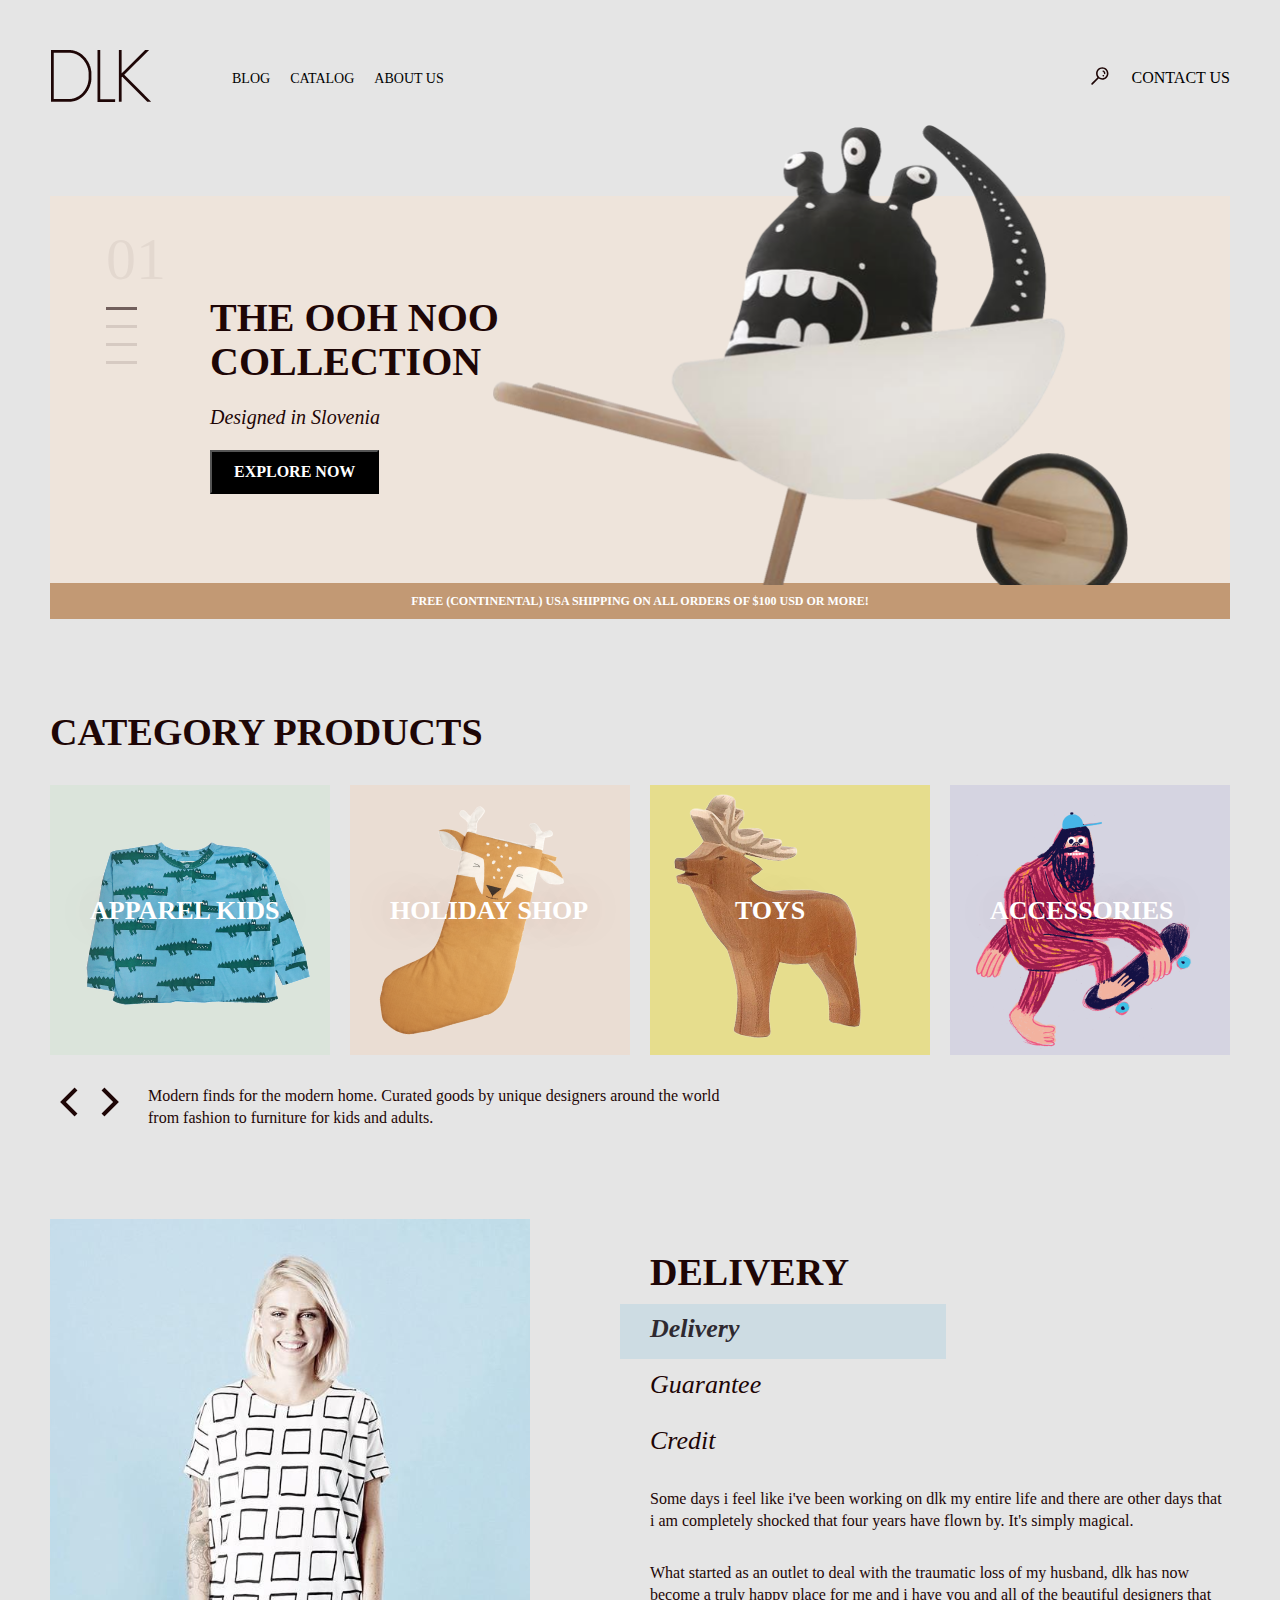
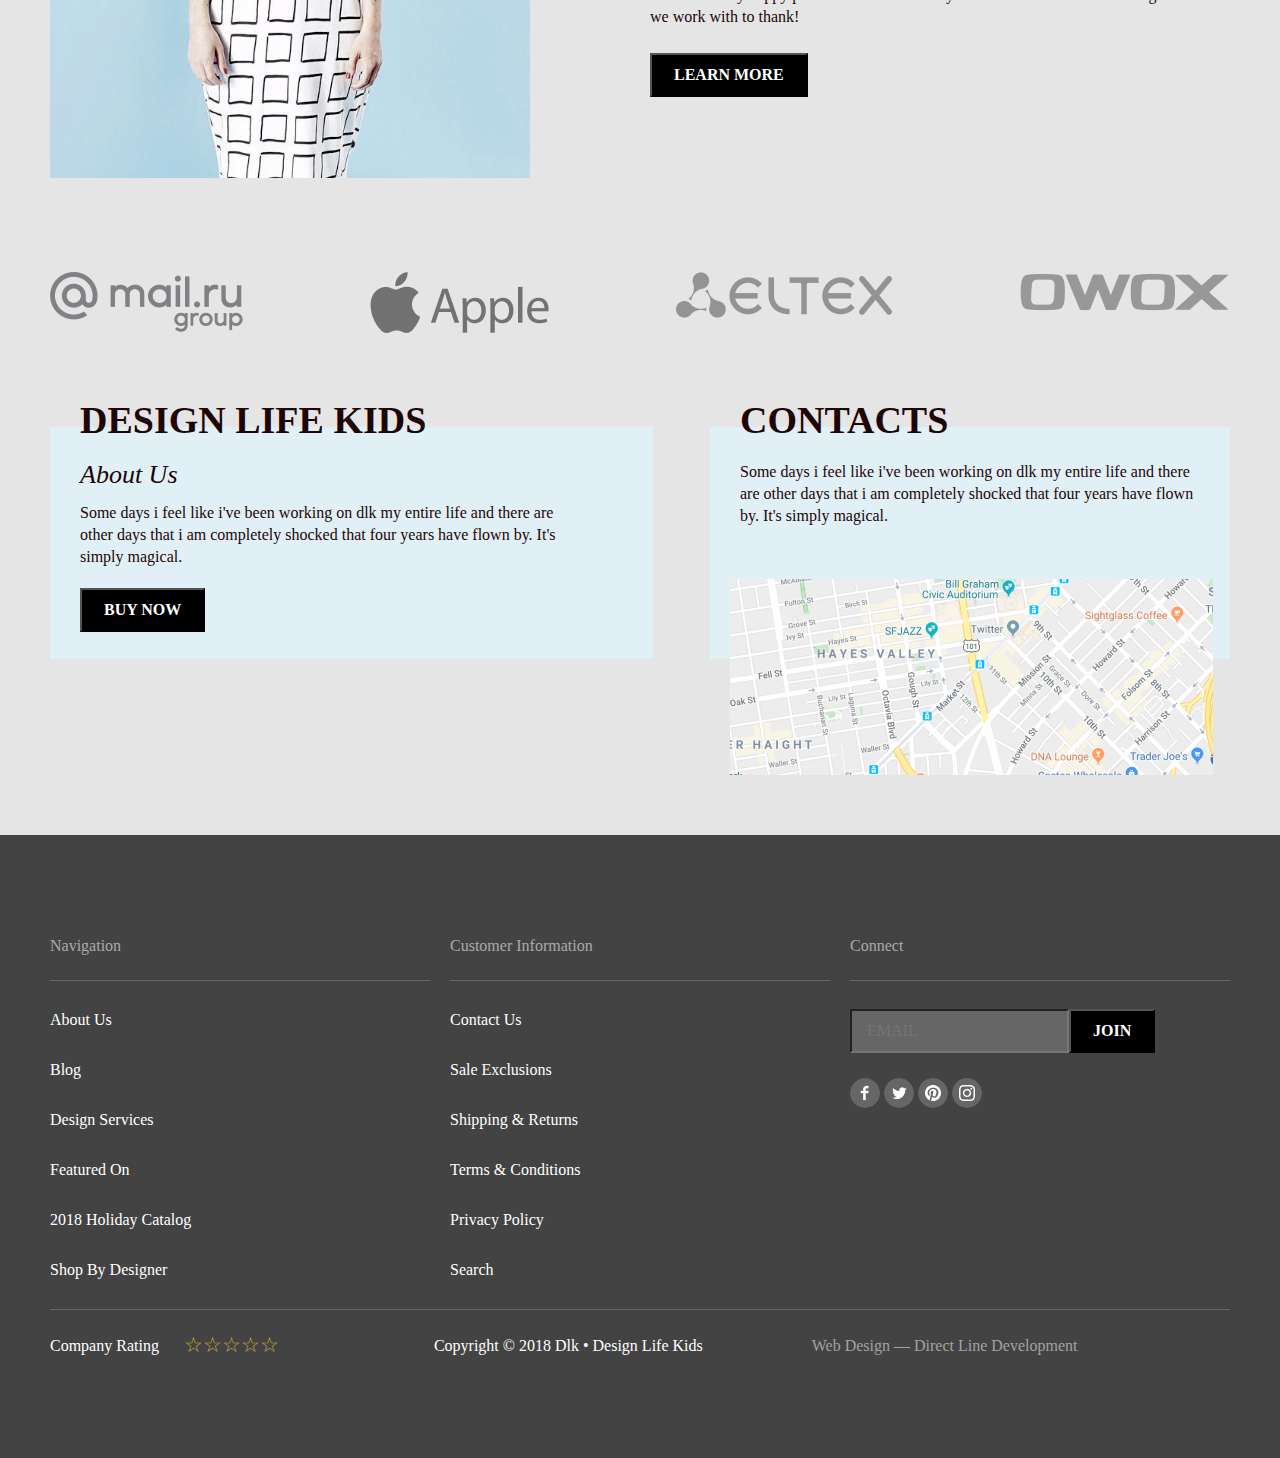
==== commit 319883c1: "1 Блок. Наконец все отправилось на гит" ====
--- a/index.html
+++ b/index.html
@@ -14,8 +14,8 @@
         <header class="header__container container">
             <ul class="header__list-first">
                 <li class="header__list-item--one">
-                    <a href="index.html">
-                        <img class="logo" src="img/logo.png" alt="logo">
+                    <a class="logo" href="index.html">
+                        <img class="logo__img" src="img/logo.png" alt="logo">
                     </a>
                 </li>
                 <li class="header__list-item--first">
--- a/style/style.css
+++ b/style/style.css
@@ -0,0 +1,727 @@
+/*MAIN*/
+/*banner*/
+.banner {
+    position: relative;
+    margin-top: 129px;
+}
+
+.banner__img {
+    position: absolute;
+    width: 635px;
+    top: -71px;
+    left: 443px;
+    bottom: -47px;
+}
+
+.banner__wrapper {
+    background-color: #EEE4DB;
+    margin-top: 90px;
+}
+
+.banner__one {
+    display: flex;
+    margin-top: 17px;
+    margin-left: 28px;
+}
+
+.banner__one-title {
+    font-family: 'Montserrat';
+    font-style: normal;
+    font-weight: 200;
+    font-size: 60px;
+    line-height: 73px;
+    color: rgba(30, 6, 6, 0.05);
+    margin-top: 17px;
+}
+
+.banner__list-one {
+    margin-top: 10px;
+    margin-left: 28px;
+    padding: 0;
+}
+
+.banner__list-two {
+    margin-top: 89px;
+    margin-bottom: 89px;
+}
+
+.banner__button-main {
+    background: rgba(30, 6, 6, 0.6);
+    width: 31px;
+    height: 3px;
+    border: none;
+    cursor: pointer;
+}
+
+.banner__button {
+    background: #D6CAC2;
+    width: 31px;
+    height: 3px;
+    border: none;
+}
+
+.banner__button:hover {
+    background: #725F5B;
+    cursor: pointer;
+}
+
+.banner__two {
+    display: flex;
+    margin-top: 11px;
+    margin-left: 44px;
+    column-gap: 20px;
+}
+
+.banner__two-title {
+    font-family: 'Montserrat';
+    font-style: normal;
+    font-weight: 700;
+    font-size: 40px;
+    line-height: 110%;
+    color: #1E0606;
+    margin-bottom: 20px;
+    width: 307px;
+}
+
+.banner__two-content {
+    font-family: 'Crimson Text';
+    font-style: italic;
+    font-weight: 400;
+    font-size: 20px;
+    line-height: 26px;
+    color: #1E0606;
+    margin-bottom: 20px;
+}
+
+.banner__two-button {
+    display: flex;
+    flex-direction: row;
+    align-items: center;
+    padding: 9px 22px;
+    background: #000000;
+
+    font-family: 'Open Sans';
+    font-style: normal;
+    font-weight: 700;
+    font-size: 16px;
+    line-height: 22px;
+
+    display: flex;
+    align-items: center;
+    text-align: center;
+    text-transform: uppercase;
+    color: #FFFFFF;
+    flex: none;
+    order: 0;
+    flex-grow: 0;
+}
+
+.banner__two-button:hover {
+    background: #C29974;
+}
+
+.banner__two-button:active {
+    background: #CFAF91;
+}
+
+.banner__two-button:disabled {
+    background: #C7C1C1;
+}
+
+.banner__footer {
+    padding-top: 5px;
+    padding-bottom: 5px;
+    background-color: #C29974;
+    text-align: center;
+    font-family: 'Open Sans';
+    font-style: normal;
+    font-weight: 700;
+    font-size: 12px;
+    line-height: 16px;
+    text-transform: uppercase;
+    color: #FFFFFF;
+}
+
+
+/* Category Products */
+.products__wrapper {
+    margin-top: 90px;
+}
+
+.product__list {
+    display: flex;
+    column-gap: 20px;
+    margin-top: 30px;
+    padding: 0;
+}
+
+.product__title {
+    font-family: 'Montserrat';
+    font-style: normal;
+    font-weight: 700;
+    font-size: 38px;
+    line-height: 46px;
+    text-transform: uppercase;
+    color: #1E0606;
+}
+
+.product__list-item--one {
+    position: relative;
+    background: #DBE4DB;
+    height: 270px;
+    width: 280px;
+}
+
+.product__list-item--two {
+    position: relative;
+    background: #EADDD3;
+    height: 270px;
+    width: 280px;
+}
+
+.product__list-item--three {
+    position: relative;
+   background-color: #e6d75199;
+    height: 270px;
+    width: 280px;
+}
+
+.product__list-item--four {
+    position: relative;
+    background: #D5D4E1;
+    height: 270px;
+    width: 280px;
+}
+
+.product__list-img--one {
+    position: absolute;
+    top: 52px;
+    left: 25px;
+}
+
+.product__list-img--two {
+    position: absolute;
+    top: 13px;
+    left: 18px;
+}
+
+.product__list-img--three {
+    position: absolute;
+    top: -9px;
+    left: -6px;
+}
+
+.product__list-img--four {
+    position: absolute;
+    top: 21px;
+    left: 10px;
+}
+
+.product__list-title {
+    position: absolute;
+    top: 110px;
+    left: 40px;
+    font-family: 'Montserrat';
+    font-style: normal;
+    font-weight: 700;
+    font-size: 26px;
+    line-height: 32px;
+    text-align: center;
+    text-transform: uppercase;
+    color: #FFFFFF;
+    text-shadow: 0px 0px 40px rgba(147, 3, 3, 0.25);
+}
+
+.product__list-title--three {
+    position: absolute;
+    top: 110px;
+    left: 85px;
+    font-family: 'Montserrat';
+    font-style: normal;
+    font-weight: 700;
+    font-size: 26px;
+    line-height: 32px;
+    text-align: center;
+    text-transform: uppercase;
+    color: #FFFFFF;
+    text-shadow: 0px 0px 40px rgba(147, 3, 3, 0.25);
+}
+
+.product__list-title:hover {
+    text-decoration: underline;
+}
+
+.product__list-item--one:active {
+    text-decoration: underline;
+}
+
+.product__list-title--three:hover {
+    text-decoration: underline;
+}
+
+.product__list-title--three:active {
+    text-decoration: underline;
+}
+
+.products__switch {
+    display: flex;
+    margin-top: 30px;
+    width: 680px;
+}
+
+.produscts__switch--left {
+    width: 37px;
+    height: 37px;
+    padding: 0;
+    border: none;
+    font: inherit;
+    color: inherit;
+    background-color: transparent;
+    cursor: pointer;
+}
+
+.produscts__switch--right {
+    width: 37px;
+    height: 37px;
+    padding: 0;
+    border: none;
+    font: inherit;
+    color: inherit;
+    background-color: transparent;
+    cursor: pointer;
+}
+
+.products__switch-wrapper {
+    column-gap: 6px;
+}
+
+.produscts__content {
+    width: 580px;
+    margin: 0;
+    padding-left: 20px;
+    font-family: 'Open Sans';
+    font-style: normal;
+    font-weight: 400;
+    font-size: 16px;
+    line-height: 22px;
+    color: #1E0606;
+}
+
+
+/** DELIVERY **/
+.delivery__wrapper {
+    display: flex;
+    margin-top: 90px;
+    position: relative;
+}
+
+.back__list-delivery {
+    position: absolute;
+    top: 85px;
+    left: 570px;
+}
+
+.delivery__img-wrapper {
+    margin-right: 120px;
+}
+
+.delivery__title {
+    margin-bottom: 17px;
+    font-family: 'Montserrat';
+    font-style: normal;
+    font-weight: 700;
+    font-size: 38px;
+    line-height: 46px;
+    text-transform: uppercase;
+    color: #1E0606;
+    margin-top: 30px;
+}
+
+.delivery__list-title {
+    margin-bottom: 22px;
+    font-family: 'Crimson Text';
+    font-style: italic;
+    font-weight: 700;
+    font-size: 26px;
+    line-height: 34px;
+    color: #1E0606;
+    margin-top: 17px;
+}
+
+.delivery__list {
+    margin-bottom: 22px;
+    font-family: 'Crimson Text';
+    font-style: italic;
+    font-weight: 400;
+    font-size: 26px;
+    line-height: 34px;
+    color: #1E0606;
+}
+
+.delivery__list-content {
+    margin-top: 30px;
+    margin-bottom: 15px;
+    font-family: 'Open Sans';
+    font-style: normal;
+    font-weight: 400;
+    font-size: 16px;
+    line-height: 22px;
+    color: #1E0606;
+}
+
+.delivery__button {
+    display: flex;
+    margin-top: 25px;
+    flex-direction: row;
+    align-items: center;
+    padding: 9px 22px;
+    /*gap: 10px;*/
+    background: #000000;
+
+    font-family: 'Open Sans';
+    font-style: normal;
+    font-weight: 700;
+    font-size: 16px;
+    line-height: 22px;
+    
+    display: flex;
+    align-items: center;
+    text-align: center;
+    text-transform: uppercase;
+
+    color: #FFFFFF;
+    flex: none;
+    order: 0;
+    flex-grow: 0;
+}
+
+
+/** PARTNERS **/
+.partners__list {
+    display: flex;
+    column-gap: 127px;
+    padding: 0;
+    margin-top: 90px;
+}
+
+
+/** ABOUT & CONTACTS **/
+
+/*about*/
+
+.about {
+    margin-right: 57px;
+}
+
+.about__wrapper {
+    display: flex;
+    margin-top: 90px; 
+}
+
+.about__list {
+    padding-left: 30px;
+    padding-right: 30px;
+    padding-bottom: 27px;
+    background-color: #E1F0F7;
+    width: 543px;
+    position: relative;
+}
+
+.contact__list {
+    padding-top: 30px;
+    padding-left: 30px;
+    padding-right: 30px;
+    padding-bottom: 102px;
+}
+
+.about__title {
+    position: absolute;
+    top: -30px;
+    font-family: 'Montserrat';
+    font-style: normal;
+    font-weight: 700;
+    font-size: 38px;
+    line-height: 46px;
+    text-transform: uppercase;
+    color: #1E0606;
+    padding-top: -30px;
+    margin-bottom: 10px;
+}
+
+.about__title-two {
+    font-family: 'Crimson Text';
+    font-style: italic;
+    font-weight: 400;
+    font-size: 26px;
+    line-height: 34px;
+    color: #1E0606;
+    padding-top: 30px;
+    margin-bottom: 10px;
+    padding-top: 31px;
+}
+
+.about__content {
+    width: 483px;
+    font-family: 'Open Sans';
+    font-style: normal;
+    font-weight: 400;
+    font-size: 16px;
+    line-height: 22px;
+    color: #1E0606;
+    margin-bottom: 20px;
+}
+
+.about__button {
+    display: flex;
+    flex-direction: row;
+    align-items: center;
+    padding: 9px 22px;
+    /**gap: 10px;**/
+    background: #000000;
+    
+    font-family: 'Open Sans';
+    font-style: normal;
+    font-weight: 700;
+    font-size: 16px;
+    line-height: 22px;
+    display: flex;
+    align-items: center;
+    text-align: center;
+    text-transform: uppercase;
+    color: #FFFFFF;
+    flex: none;
+    order: 0;
+    flex-grow: 0;
+}
+
+/*contact*/
+
+.contact__list {
+    background-color: #E1F0F7;
+}
+
+.contact__title {
+    margin-top: -60px;
+    font-family: 'Montserrat';
+    font-style: normal;
+    font-weight: 700;
+    font-size: 38px;
+    line-height: 46px;
+    text-transform: uppercase;
+    color: #1E0606;
+    margin-bottom: 18px;
+}
+
+.contact__content {
+    font-family: 'Open Sans';
+    font-style: normal;
+    font-weight: 400;
+    font-size: 16px;
+    line-height: 22px;
+    color: #1E0606;
+    margin-bottom: 30px;
+}
+
+.about__map {
+    width: 483px;
+    height: 196px;
+    margin-left: 20px;
+    margin-top: -80px;
+}
+
+/*form modal*/
+
+.contact__us-form {
+    display: flex; 
+    align-items: center; 
+    justify-content: center;
+}
+
+.form__container {
+    width: 680px;
+    height: 542px;
+    background-color: #E5EAF8;
+    padding-top: 65px;
+    padding-left: 40px;
+    padding-bottom: 42px;
+}
+
+.form__group {
+    display: flex;
+    column-gap: 20px;
+    margin-bottom: 43px;
+}
+
+.form__label {
+    font-family: 'Open Sans';
+    font-style: normal;
+    font-weight: 400;
+    font-size: 14px;
+    line-height: 19px;
+    color: #1E0606;
+}
+
+.form__rule {
+    font-family: 'Open Sans';
+    font-style: normal;
+    font-weight: 400;
+    font-size: 14px;
+    line-height: 19px;
+    margin-top: -22px;
+    color: #1E0606;
+}
+
+.form__button {
+    margin-top: 26px;
+    background: #000000;
+    font-family: 'Open Sans';
+    font-style: normal;
+    font-weight: 700;
+    font-size: 16px;
+    line-height: 22px;
+
+    display: flex;
+    align-items: center;
+    text-align: center;
+    text-transform: uppercase;
+    padding-left: 22px;
+    padding-right: 22px;
+    padding-top: 9px;
+    padding-bottom: 9px;
+
+    color: #FFFFFF;
+}
+
+.form__name {
+    display: block;
+    width: 600px;
+    height: 50px;
+    padding-left: 20px;
+    background: #FFFFFF;
+    border: 1px solid rgba(0, 0, 0, 0.2);
+}
+
+.form__name:hover {
+    border: 1px solid #C29974;
+}
+
+.form__name:active {
+    border: 1px solid #C29974;
+}
+
+.form__name:disabled {
+    border: 1px solid #EBEBEB;
+}
+
+.form__input {
+    display: block;
+    width: 279px;
+    height: 50px;
+    padding-left: 20px;
+    background: #FFFFFF;
+    border: 1px solid rgba(0, 0, 0, 0.2);
+}
+
+.form__message {
+    display: block;
+    width: 618px;
+    height: 150px;
+    background: #FFFFFF;
+    border: 1px solid rgba(0, 0, 0, 0.2);
+}
+
+/*popup*/
+
+.popup {
+    display: none;
+    top: 25%;
+    left: 23%;
+    position: absolute;
+    z-index: 2;
+}
+
+.popup__wrapper {
+    display: flex;
+    z-index: 1;
+}
+
+.open {
+    display: flex;
+}
+
+.pouring {
+    position: fixed;
+    top: 0;
+    left: 0;
+    bottom: 0;
+    right: 0;
+    z-index: -1;
+    background: rgba(125, 151, 218, 0.8);
+}
+
+.modal__close {
+    width: 15px;
+    height: 15px;
+    margin-left: 10px;
+    padding: 0;
+    border: none;
+    font: inherit;
+    color: inherit;
+    background-color: transparent;
+    cursor: pointer;
+}
+
+.modal__close:hover {
+    opacity: 0.7;
+}
+
+.modal__close:active {
+    opacity: 0.4;
+}
+
+/*modal form content*/
+
+.form__content {
+    font-family: 'Open Sans';
+    font-style: normal;
+    font-weight: 400;
+    font-size: 16px;
+    line-height: 22px;
+    margin-bottom: 20px;
+    color: #1E0606;
+}
+
+.form__content--link {
+    font-family: 'Montserrat';
+    font-style: normal;
+    font-weight: 600;
+    font-size: 26px;
+    line-height: 34px;
+    text-transform: uppercase;
+    color: #C29974;
+}
+
+/*checkbox*/
+.check {
+    padding-left: 20px;
+}
+
+.check__input {
+    position: absolute;
+    -webkit-appearance: none;
+    appearance: none;
+}
+
+.check__box {
+    position: absolute;
+    margin-left: -20px;
+    width: 19px;
+    height: 19px;
+    background-image: url(../img/checkbox-two.png);
+}
+
+.check__input:checked + .check__box {
+    width: 19px;
+    height: 19px;
+    background-image: url(../img/check-full.png);
+}--- a/style/common.css
+++ b/style/common.css
@@ -0,0 +1,512 @@
+* {
+    margin: 0;
+    padding: 0;
+    
+}
+
+/*GLOBAL*/
+body {
+    background: #E5E5E5;
+    color: black;
+}
+
+textarea {
+    resize: none;
+}
+
+li {
+    list-style-type: none;
+}
+
+a {
+    text-decoration: none;
+    color: black;
+}
+
+.hidden {
+    display: none;
+}
+
+.container {
+    max-width: 1180px;
+    margin: 0 auto;
+}
+
+.switch__arrow {
+    padding: 0;
+    border: none;
+    font: inherit;
+    color: inherit;
+    background-color: transparent;
+    cursor: pointer;
+}
+
+.switch__arrow:hover {
+    color: #C29974;
+}
+
+.switch__arrow:active {
+    opacity: 0.7;
+    color: #C29974;
+}
+
+/*HEADER*/
+.header__container {
+    display: flex;
+    margin-top: 50px;
+}
+
+.logo__img {
+    margin-right: 60px;
+}
+
+.logo:hover {
+    opacity: 0.3;
+}
+
+.logo:active {
+    opacity: 0.1;
+}
+
+.header__list-first {
+    display: flex;
+    column-gap: 20px;
+    align-items: center;
+    padding: 0;
+}
+
+.header__list-link:hover {
+    opacity: 0.3;
+}
+
+.header__list-link:active {
+    opacity: 0.1;
+}
+
+.header__list-search {
+    display: flex;
+    column-gap: 20px;
+    margin-left: auto;
+    align-items: center;
+    padding: 0;
+}
+
+.header__button {
+    padding: 0;
+    border: none;
+    font: inherit;
+    color: inherit;
+    background-color: transparent;
+    cursor: pointer;
+}
+
+.header__button:hover {
+    opacity: 0.3;
+}
+
+.header__button:active {
+    opacity: 0.1;
+}
+
+.header__list-item--first {
+    font-family: 'Open Sans';
+    font-style: normal;
+    font-weight: 400;
+    font-size: 14px;
+    line-height: 19px;
+    display: flex;
+    align-items: center;
+    text-transform: uppercase;
+    padding: 0;
+}
+
+.header__list-item--search {
+    font-family: 'Open Sans';
+    font-style: normal;
+    font-weight: 700;
+    font-size: 14px;
+    line-height: 19px;
+    display: flex;
+    align-items: center;
+    text-transform: uppercase;
+}
+
+
+/** FOOTER **/
+.footer {
+    background-color: #434343;
+    padding: 0;
+}
+
+.footer__list-connect {
+    width: 380px;
+}
+
+.footer__wrapper {
+    display: flex;
+    column-gap: 20px;
+    justify-content: space-between;
+    border-bottom: 1px solid #666666;
+    margin-top: 60px;
+    padding-top: 100px;
+}
+
+.footer__list {
+    width: 380px;
+}
+
+.footer__nav {
+    border-bottom: 1px solid #666666;
+    font-family: 'Open Sans';
+    font-style: normal;
+    font-weight: 400;
+    font-size: 16px;
+    line-height: 22px;
+    margin-bottom: 28px;
+    padding-bottom: 23px;
+    color: #AAAAAA;
+}
+
+.footer__info {
+    border-bottom: 1px solid #666666;
+    font-family: 'Open Sans';
+    font-style: normal;
+    font-weight: 400;
+    font-size: 16px;
+    line-height: 22px;
+    margin-bottom: 28px;
+    padding-bottom: 23px;
+    color: #AAAAAA;
+}
+
+.footer__connect {
+    border-bottom: 1px solid #666666;
+    font-family: 'Open Sans';
+    font-style: normal;
+    font-weight: 400;
+    font-size: 16px;
+    line-height: 22px;
+    margin-bottom: 28px;
+    padding-bottom: 23px;
+    color: #AAAAAA;
+}
+
+.footer__list-item {
+    margin-bottom: 28px;
+    font-family: 'Open Sans';
+    font-style: normal;
+    font-weight: 400;
+    font-size: 16px;
+    line-height: 22px;
+    color: #FFFFFF;
+}
+
+.footer__list-item:hover {
+    opacity: 0.5;
+}
+
+.footer__list-item:active {
+    opacity: 0.2;
+}
+
+.footer_rating__title {
+    font-family: 'Open Sans';
+    font-style: normal;
+    font-weight: 400;
+    font-size: 16px;
+    line-height: 22px;
+    display: flex;
+    align-items: center;
+    margin-right: 109px;
+    color: #FFFFFF;
+}
+
+.footer_rating__link {
+    font-family: 'Open Sans';
+    font-style: normal;
+    font-weight: 400;
+    font-size: 16px;
+    line-height: 22px;
+    display: flex;
+    align-items: center;
+    color: #A2A2A2;
+}
+
+.connect__form {
+    margin-bottom: 25px;
+    display: flex;
+}
+
+.connect__form-email {
+    background: #666666;
+    padding-left: 15px;
+    padding-top: 9px;
+    padding-bottom: 9px;
+}
+
+.connect__form-button {
+    background: black;
+    padding-top: 9px;
+    padding-bottom: 9px;
+    padding-left: 22px;
+    padding-right: 22px;
+    
+    font-family: 'Open Sans';
+    font-style: normal;
+    font-weight: 700;
+    font-size: 16px;
+    line-height: 22px;
+    display: flex;
+    align-items: center;
+    text-align: center;
+    text-transform: uppercase;
+    color: #FFFFFF;
+}
+
+.connect__form-email {
+    font-family: 'Open Sans';
+    font-style: normal;
+    font-weight: 400;
+    font-size: 16px;
+    line-height: 22px;
+    align-items: center;
+    color: #EBEBEB;
+    
+    font-family: 'Open Sans';
+    font-style: normal;
+    font-weight: 400;
+    font-size: 16px;
+    line-height: 22px;
+    align-items: center;
+    color: #EBEBEB;
+}
+
+.social__icon-img {
+    height: 30px;
+    width: 30px;
+    border-radius: 15px;
+}
+
+.social__icon-img:hover {
+    opacity: 0.5;
+}
+
+.social__icon-img:active {
+    opacity: 0.2;
+}
+
+/*footer__rating*/
+
+.rating {
+    font-size: 21px;
+    display: flex;
+    margin-top: 23px;
+    padding-bottom: 100px;
+    /*flex-direction: row-reverse;
+    justify-content: flex-end;*/
+}
+
+.rating__input {
+    display: none;
+}
+
+.rating__label {
+    cursor: pointer;
+    position: relative;
+    color: #c4a642;
+}
+
+.rating__label::before {
+    content: "★";
+    position: absolute;
+    opacity: 0;
+}
+
+.rating__label:hover::before {
+    opacity: 1;
+}
+
+.rating__label:hover ~ .rating__label::before /*На тот элементам на которые мы наводим, всем последующим элементам мы указываем непрозрачность */ {
+    opacity: 1;
+}
+
+.rating__input:checked ~ .rating__label::before,
+.rating__input:checked ~ .rating__label::before {
+    opacity: 1;
+}
+
+.footer__rating-title {
+    font-family: 'Open Sans';
+    font-style: normal;
+    font-weight: 400;
+    font-size: 16px;
+    line-height: 22px;
+    display: flex;
+    align-items: center;
+    margin-right: 25px;
+    color: #FFFFFF;
+}
+
+.rating__footer-wrapper {
+    display: flex;
+}
+
+.footer_rating__title {
+    font-family: 'Open Sans';
+    font-style: normal;
+    font-weight: 400;
+    font-size: 16px;
+    line-height: 22px;
+    display: flex;
+    align-items: center;
+    margin-right: 109px;
+    margin-left: 155px;
+    color: #FFFFFF;
+}
+
+.footer_rating__link {
+    font-family: 'Open Sans';
+    font-style: normal;
+    font-weight: 400;
+    font-size: 16px;
+    line-height: 22px;
+    display: flex;
+    align-items: center;
+    color: #A2A2A2;
+}
+
+.footer_rating__link:hover {
+    text-decoration: underline;
+}
+
+/*.simple__rating {
+    position: relative;
+    font-size: 40px;
+    display: inline-block;
+}
+
+.simple__rating::before{
+    content: "★★★★★";
+    display: block;
+}
+
+.simple__rating-items {
+    position: absolute;
+    width: 100%;
+    height: 100%;
+    top: 0;
+    left: 0;
+    display: flex;
+    flex-direction: row-reverse;
+    overflow: hidden;
+}
+.simple__rating-item {
+    position: absolute;
+    width: 0%;
+    height: 0%;
+    opacity: 0;
+    visibility: hidden;
+    top: 0;
+    left: 0;
+}
+.simple__rating-label {
+    flex: 0 0 20%;
+    height: 100%;
+    cursor: pointer;
+    color: white;
+}
+.simple__rating-label::before{
+    content: "★";
+    display: block;
+    transition: color 0.3s ease 0s;
+}
+
+.simple__rating-item:checked,
+.simple__rating-item:checked ~ .simple__rating-label {
+    color: #ffd300;
+}
+
+.simple__rating-label:hover,
+.simple__rating-label:hover ~ .simple__rating-label,
+.simple__rating-label:checked ~ .simple__rating-label:hover{
+    color: #ffef9f;
+} */
+
+/* NEW star rating */
+
+/* .rating {
+    margin: 0;
+    padding: 0;
+    border: none;
+}
+
+.rating__title {
+    margin-bottom: 0.5em;
+    padding: 0;
+}
+
+.rating__star {
+    position: absolute;
+    top: 0;
+    left: 0;
+    width: 2em;
+    height: 2em;
+    background-size: 2em auto;
+    background-repeat: repeat-x;
+    font-size: inherit;
+    appearance: none;
+}
+
+.rating__star:focus {
+    outline: none;
+}
+
+.rating__star:focus ~ .rating__focus {
+    position: absolute;
+    top: 0;
+    right: 0;
+    bottom: 0;
+    left: 0;
+    z-index: -1;
+    outline: solid 0.2em #4a90e2;
+    outline-offset: 0.2em;
+}
+
+.rating__star:checked,
+.rating__star:hover {
+    background-image: url(/img/yestar.svg); 
+}
+
+.rating__star:hover ~ .rating__star {
+    background-image: url(/img/yestar.svg);
+}
+
+.rating__group {
+    position: relative;
+    width: 10em;
+    height: 2em;
+    background-image: url(/img/yestar.svg);
+    background-size: 2em auto;
+    background-repeat: repeat-x;
+}
+
+.rating__star:nth-of-type(1) {
+    z-index: 5;
+    width: 2em;
+}
+.rating__star:nth-of-type(2) {
+    z-index: 4;
+    width: 4em;
+}
+.rating__star:nth-of-type(3) {
+    z-index: 3;
+    width: 6em;
+}
+.rating__star:nth-of-type(4) {
+    z-index: 2;
+    width: 8em;
+}
+.rating__star:nth-of-type(5) {
+    z-index: 1;
+    width: 10em;
+} */
